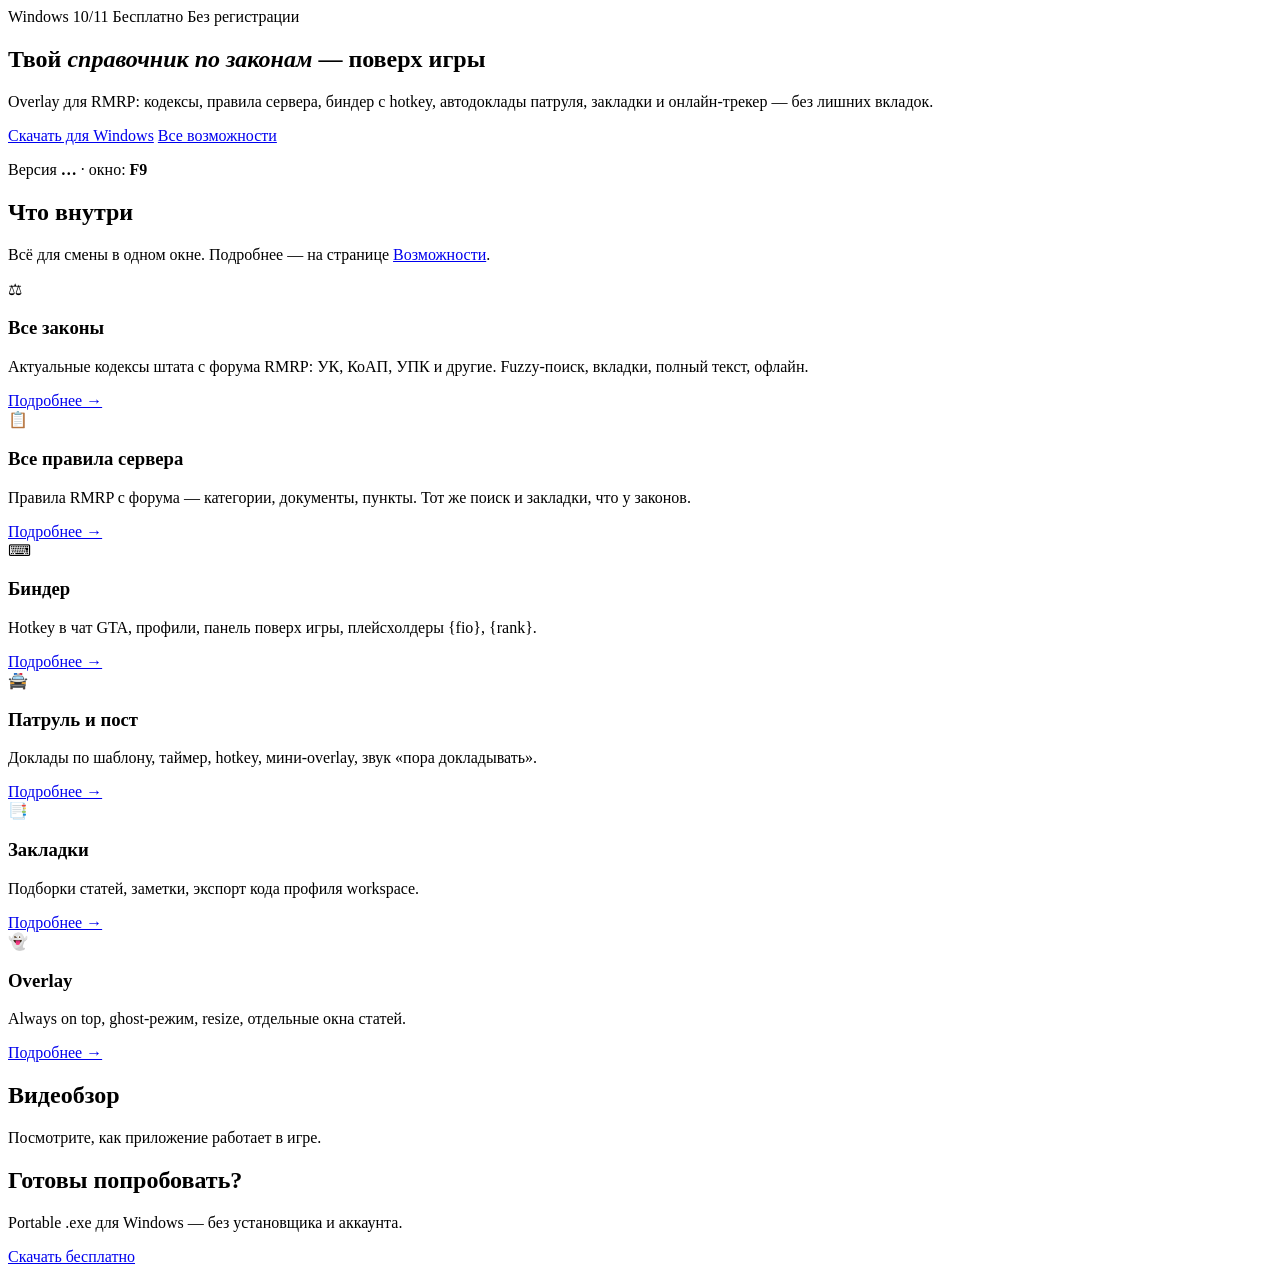
==== index.html @ f14ffbd9 "Add files via upload" ====
<!DOCTYPE html>
<html lang="ru">
<head>
  <meta charset="UTF-8" />
  <meta name="viewport" content="width=device-width, initial-scale=1.0" />
  <title>RMRP Law Helper — законы и биндер поверх игры</title>
  <meta name="description" content="Бесплатный overlay для RMRP: законы, правила, биндер, патруль. Windows 10/11." />
  <link rel="icon" href="data:image/svg+xml,<svg xmlns='http://www.w3.org/2000/svg' viewBox='0 0 100 100'><text y='.9em' font-size='90'>⚖</text></svg>" />
  <link rel="stylesheet" href="css/style.css" />
</head>
<body data-page="home">
  <main>
    <section class="page-hero">
      <div class="container page-hero-grid page-hero-grid--solo">
        <div class="reveal">
          <div class="badges">
            <span class="badge">Windows 10/11</span>
            <span class="badge">Бесплатно</span>
            <span class="badge">Без регистрации</span>
          </div>
          <h1>Твой <em>справочник по законам</em> — поверх игры</h1>
          <p class="hero-lead">
            Overlay для RMRP: кодексы, правила сервера, биндер с hotkey, автодоклады патруля,
            закладки и онлайн-трекер — без лишних вкладок.
          </p>
          <div class="hero-actions">
            <a class="btn btn-primary download-link" href="download.html">Скачать для Windows</a>
            <a class="btn btn-ghost" href="features.html">Все возможности</a>
          </div>
          <p class="hero-note">
            Версия <strong data-version>…</strong> · окно: <strong data-hotkey>F9</strong>
          </p>
        </div>
      </div>
    </section>

    <section class="section section-alt">
      <div class="container">
        <h2 class="section-title reveal">Что внутри</h2>
        <p class="section-lead reveal">Всё для смены в одном окне. Подробнее — на странице <a href="features.html">Возможности</a>.</p>
        <div class="features-grid">
          <article class="feature-card reveal">
            <div class="feature-icon">⚖</div>
            <h3>Все законы</h3>
            <p>Актуальные кодексы штата с форума RMRP: УК, КоАП, УПК и другие. Fuzzy-поиск, вкладки, полный текст, офлайн.</p>
            <a href="features.html#laws">Подробнее →</a>
          </article>
          <article class="feature-card reveal">
            <div class="feature-icon">📋</div>
            <h3>Все правила сервера</h3>
            <p>Правила RMRP с форума — категории, документы, пункты. Тот же поиск и закладки, что у законов.</p>
            <a href="features.html#rules">Подробнее →</a>
          </article>
          <article class="feature-card reveal">
            <div class="feature-icon">⌨</div>
            <h3>Биндер</h3>
            <p>Hotkey в чат GTA, профили, панель поверх игры, плейсхолдеры {fio}, {rank}.</p>
            <a href="features.html#binder">Подробнее →</a>
          </article>
          <article class="feature-card reveal">
            <div class="feature-icon">🚔</div>
            <h3>Патруль и пост</h3>
            <p>Доклады по шаблону, таймер, hotkey, мини-overlay, звук «пора докладывать».</p>
            <a href="features.html#duty">Подробнее →</a>
          </article>
          <article class="feature-card reveal">
            <div class="feature-icon">📑</div>
            <h3>Закладки</h3>
            <p>Подборки статей, заметки, экспорт кода профиля workspace.</p>
            <a href="features.html#workspace">Подробнее →</a>
          </article>
          <article class="feature-card reveal">
            <div class="feature-icon">👻</div>
            <h3>Overlay</h3>
            <p>Always on top, ghost-режим, resize, отдельные окна статей.</p>
            <a href="features.html#overlay">Подробнее →</a>
          </article>
        </div>
      </div>
    </section>

    <section class="section section-alt" id="video-review">
      <div class="container">
        <h2 class="section-title reveal">Видеобзор</h2>
        <p class="section-lead reveal">Посмотрите, как приложение работает в игре.</p>
        <div class="video-embed-wrap reveal" data-youtube-wrap hidden>
          <div class="video-embed">
            <iframe
              data-youtube-iframe
              title="Видеобзор RMRP Law Helper"
              allow="accelerometer; autoplay; clipboard-write; encrypted-media; gyroscope; picture-in-picture; web-share"
              allowfullscreen
              loading="lazy"
            ></iframe>
          </div>
        </div>
      </div>
    </section>

    <section class="container">
      <div class="cta-banner reveal">
        <h2>Готовы попробовать?</h2>
        <p>Portable .exe для Windows — без установщика и аккаунта.</p>
        <a class="btn btn-primary download-link" href="download.html">Скачать бесплатно</a>
      </div>
    </section>
  </main>

  <script src="config.js"></script>
  <script src="js/layout.js"></script>
  <script src="js/main.js"></script>
  <script src="js/animations.js"></script>
</body>
</html>
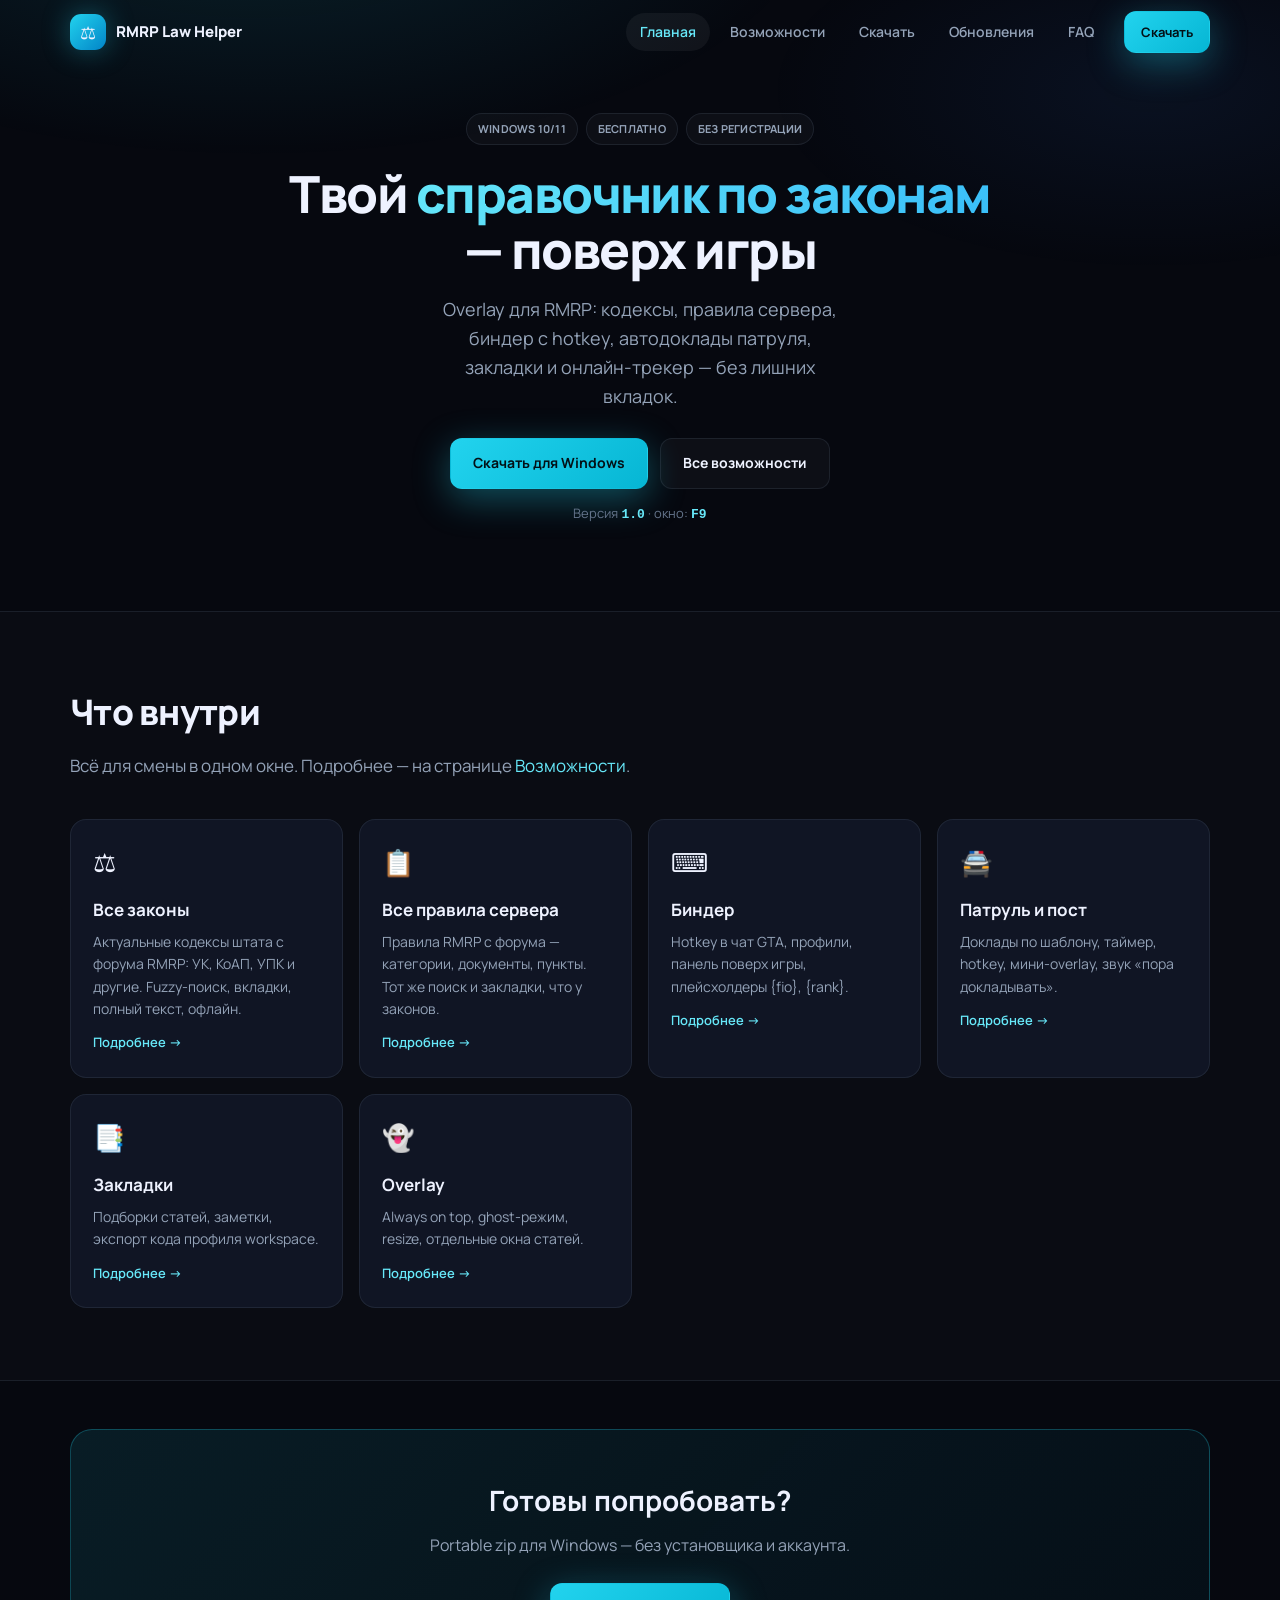
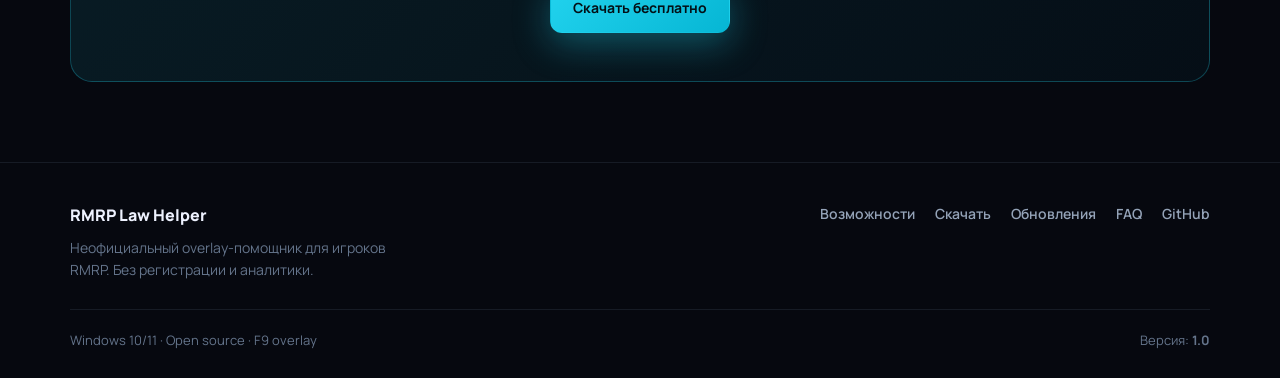
==== commit cf037da7: "Add files via upload" ====
--- a/index.html
+++ b/index.html
@@ -100,7 +100,7 @@
     <section class="container">
       <div class="cta-banner reveal">
         <h2>Готовы попробовать?</h2>
-        <p>Portable .exe для Windows — без установщика и аккаунта.</p>
+        <p>Portable zip для Windows — без установщика и аккаунта.</p>
         <a class="btn btn-primary download-link" href="download.html">Скачать бесплатно</a>
       </div>
     </section>
--- a/css/style.css
+++ b/css/style.css
@@ -0,0 +1,1055 @@
+@import url('https://fonts.googleapis.com/css2?family=Manrope:wght@400;500;600;700;800&display=swap');
+
+:root {
+  --bg: #06080f;
+  --bg-elevated: #0c101c;
+  --bg-card: rgba(20, 26, 44, 0.72);
+  --bg-card-solid: #141a2c;
+  --text: #eef2ff;
+  --text-muted: #94a3b8;
+  --text-dim: #64748b;
+  --accent: #22d3ee;
+  --accent-soft: #67e8f9;
+  --accent-dim: rgba(34, 211, 238, 0.14);
+  --accent-glow: rgba(34, 211, 238, 0.35);
+  --border: rgba(100, 116, 139, 0.18);
+  --radius: 16px;
+  --radius-lg: 22px;
+  --shadow: 0 28px 90px rgba(0, 0, 0, 0.55);
+  --font: 'Manrope', 'Segoe UI', system-ui, sans-serif;
+  --mono: Consolas, ui-monospace, monospace;
+  --max: 1140px;
+  --header-h: 64px;
+}
+
+*, *::before, *::after { box-sizing: border-box; }
+html { scroll-behavior: smooth; }
+body {
+  margin: 0;
+  font-family: var(--font);
+  background: var(--bg);
+  color: var(--text);
+  line-height: 1.6;
+  opacity: 0;
+  transition: opacity 0.45s ease;
+}
+body.page-loaded { opacity: 1; }
+
+body::before {
+  content: '';
+  position: fixed;
+  inset: 0;
+  background:
+    radial-gradient(ellipse 80% 50% at 20% -10%, rgba(34, 211, 238, 0.12), transparent 55%),
+    radial-gradient(ellipse 60% 40% at 90% 10%, rgba(59, 130, 246, 0.08), transparent 50%);
+  pointer-events: none;
+  z-index: -1;
+}
+
+a { color: var(--accent-soft); text-decoration: none; }
+a:hover { text-decoration: underline; }
+img { max-width: 100%; display: block; }
+code {
+  font-family: var(--mono);
+  font-size: 0.9em;
+  padding: 2px 6px;
+  border-radius: 6px;
+  background: rgba(255, 255, 255, 0.06);
+}
+
+.container {
+  width: min(100% - 32px, var(--max));
+  margin-inline: auto;
+}
+
+/* Header */
+.site-header {
+  position: sticky;
+  top: 0;
+  z-index: 50;
+  border-bottom: 1px solid transparent;
+  transition: background 0.25s ease, border-color 0.25s ease, box-shadow 0.25s ease;
+}
+.site-header.is-scrolled {
+  background: rgba(6, 8, 15, 0.88);
+  backdrop-filter: blur(16px);
+  border-color: var(--border);
+  box-shadow: 0 8px 32px rgba(0, 0, 0, 0.25);
+}
+.site-header-inner {
+  display: flex;
+  align-items: center;
+  gap: 16px;
+  min-height: var(--header-h);
+}
+.logo {
+  display: flex;
+  align-items: center;
+  gap: 10px;
+  font-weight: 800;
+  font-size: 15px;
+  color: var(--text);
+  text-decoration: none;
+  margin-right: auto;
+}
+.logo:hover { text-decoration: none; }
+.logo-mark {
+  width: 36px;
+  height: 36px;
+  border-radius: 11px;
+  background: linear-gradient(135deg, var(--accent), #0284c7);
+  display: grid;
+  place-items: center;
+  font-size: 18px;
+  box-shadow: 0 0 28px var(--accent-glow);
+}
+.nav {
+  display: flex;
+  gap: 6px;
+}
+.nav-link {
+  padding: 8px 14px;
+  border-radius: 999px;
+  font-size: 14px;
+  font-weight: 600;
+  color: var(--text-muted);
+  text-decoration: none;
+  transition: color 0.2s, background 0.2s;
+}
+.nav-link:hover,
+.nav-link.is-active {
+  color: var(--text);
+  background: rgba(255, 255, 255, 0.05);
+  text-decoration: none;
+}
+.nav-link.is-active { color: var(--accent-soft); }
+.header-download { flex-shrink: 0; }
+.nav-toggle {
+  display: none;
+  flex-direction: column;
+  align-items: center;
+  justify-content: center;
+  width: 42px;
+  height: 42px;
+  border-radius: 12px;
+  border: 1px solid var(--border);
+  background: rgba(255, 255, 255, 0.03);
+  padding: 0;
+  cursor: pointer;
+  transition: background 0.2s ease, border-color 0.2s ease;
+}
+.nav-toggle:hover {
+  background: rgba(255, 255, 255, 0.06);
+  border-color: rgba(34, 211, 238, 0.35);
+}
+.nav-toggle-bar {
+  display: block;
+  width: 18px;
+  height: 2px;
+  background: var(--text);
+  border-radius: 2px;
+  transition: transform 0.25s ease, opacity 0.2s ease, width 0.2s ease;
+}
+.nav-toggle-bar + .nav-toggle-bar { margin-top: 5px; }
+.site-header.mobile-nav-open .nav-toggle-bar:nth-child(1) {
+  transform: translateY(7px) rotate(45deg);
+}
+.site-header.mobile-nav-open .nav-toggle-bar:nth-child(2) {
+  opacity: 0;
+  width: 0;
+}
+.site-header.mobile-nav-open .nav-toggle-bar:nth-child(3) {
+  transform: translateY(-7px) rotate(-45deg);
+}
+
+/* Mobile navigation */
+body.mobile-nav-lock { overflow: hidden; }
+.mobile-nav {
+  position: fixed;
+  inset: 0;
+  z-index: 60;
+  pointer-events: none;
+}
+.mobile-nav[hidden] { display: none; }
+.mobile-nav:not([hidden]) { pointer-events: auto; }
+.mobile-nav-backdrop {
+  position: absolute;
+  inset: 0;
+  border: 0;
+  background: rgba(3, 6, 12, 0.72);
+  backdrop-filter: blur(4px);
+  opacity: 0;
+  animation: mobile-nav-fade-in 0.22s ease forwards;
+}
+.mobile-nav-panel {
+  position: absolute;
+  top: calc(var(--header-h) + 8px);
+  left: 12px;
+  right: 12px;
+  max-height: calc(100vh - var(--header-h) - 24px);
+  overflow: auto;
+  border: 1px solid var(--border);
+  border-radius: 18px;
+  background: linear-gradient(180deg, rgba(16, 22, 38, 0.98), rgba(10, 14, 24, 0.98));
+  box-shadow: 0 28px 80px rgba(0, 0, 0, 0.55);
+  padding: 16px;
+  transform: translateY(-10px) scale(0.98);
+  opacity: 0;
+  animation: mobile-nav-panel-in 0.28s cubic-bezier(0.22, 1, 0.36, 1) forwards;
+}
+@keyframes mobile-nav-fade-in {
+  to { opacity: 1; }
+}
+@keyframes mobile-nav-panel-in {
+  to {
+    opacity: 1;
+    transform: translateY(0) scale(1);
+  }
+}
+.mobile-nav-panel-head {
+  display: flex;
+  align-items: flex-start;
+  justify-content: space-between;
+  gap: 12px;
+  padding: 4px 4px 12px;
+  border-bottom: 1px solid var(--border);
+  margin-bottom: 10px;
+}
+.mobile-nav-kicker {
+  margin: 0;
+  font-size: 10px;
+  font-weight: 700;
+  letter-spacing: 0.08em;
+  text-transform: uppercase;
+  color: var(--accent-soft);
+}
+.mobile-nav-title {
+  margin: 4px 0 0;
+  font-size: 18px;
+  font-weight: 800;
+  color: var(--text);
+}
+.mobile-nav-close {
+  width: 36px;
+  height: 36px;
+  border: 1px solid var(--border);
+  border-radius: 10px;
+  background: rgba(255, 255, 255, 0.03);
+  color: var(--text-muted);
+  font-size: 22px;
+  line-height: 1;
+  cursor: pointer;
+}
+.mobile-nav-close:hover { color: var(--text); }
+.mobile-nav-inner {
+  display: flex;
+  flex-direction: column;
+  gap: 8px;
+  padding: 4px 0 12px;
+}
+.mobile-nav-link {
+  display: flex;
+  align-items: center;
+  justify-content: space-between;
+  gap: 12px;
+  padding: 14px 16px;
+  border-radius: 14px;
+  border: 1px solid transparent;
+  background: rgba(255, 255, 255, 0.02);
+  color: var(--text);
+  text-decoration: none;
+  font-size: 15px;
+  font-weight: 700;
+  transition: background 0.2s ease, border-color 0.2s ease, transform 0.2s ease;
+}
+.mobile-nav-link:hover {
+  text-decoration: none;
+  background: rgba(255, 255, 255, 0.05);
+  border-color: var(--border);
+}
+.mobile-nav-link.is-active {
+  color: var(--accent-soft);
+  background: var(--accent-dim);
+  border-color: rgba(34, 211, 238, 0.28);
+}
+.mobile-nav-link-arrow {
+  color: var(--text-dim);
+  font-size: 18px;
+  line-height: 1;
+}
+.mobile-nav-footer {
+  padding-top: 12px;
+  border-top: 1px solid var(--border);
+  display: flex;
+  flex-direction: column;
+  gap: 10px;
+}
+.mobile-nav-download {
+  width: 100%;
+  justify-content: center;
+}
+.mobile-nav-version {
+  margin: 0;
+  text-align: center;
+  font-size: 12px;
+  color: var(--text-dim);
+}
+
+.download-card-note {
+  margin: 14px 0 0;
+  font-size: 12px;
+  color: var(--text-dim);
+}
+.download-card-note code {
+  font-size: 11px;
+}
+.download-options {
+  display: grid;
+  grid-template-columns: repeat(2, minmax(0, 1fr));
+  gap: 16px;
+  max-width: 820px;
+}
+.download-card {
+  padding: 24px;
+  border-radius: var(--radius);
+  border: 1px solid var(--border);
+  background: var(--bg-card);
+}
+.download-card--primary {
+  border-color: rgba(34, 211, 238, 0.28);
+  background: linear-gradient(180deg, rgba(34, 211, 238, 0.08), rgba(20, 26, 44, 0.72));
+}
+.download-card-badge {
+  display: inline-block;
+  margin-bottom: 10px;
+  font-size: 10px;
+  font-weight: 700;
+  letter-spacing: 0.06em;
+  text-transform: uppercase;
+  color: var(--accent-soft);
+}
+.download-card h2 {
+  margin: 0 0 8px;
+  font-size: 20px;
+  font-weight: 800;
+}
+.download-card p {
+  margin: 0 0 18px;
+  font-size: 14px;
+  line-height: 1.55;
+  color: var(--text-muted);
+}
+.download-card .btn {
+  width: 100%;
+  justify-content: center;
+}
+
+.btn {
+  display: inline-flex;
+  align-items: center;
+  justify-content: center;
+  gap: 8px;
+  padding: 13px 22px;
+  border-radius: 12px;
+  font-size: 14px;
+  font-weight: 700;
+  border: 1px solid transparent;
+  cursor: pointer;
+  text-decoration: none;
+  transition: transform 0.2s ease, box-shadow 0.2s ease, filter 0.2s ease;
+}
+.btn:hover { text-decoration: none; transform: translateY(-2px); }
+.btn-primary {
+  background: linear-gradient(135deg, var(--accent), #06b6d4);
+  color: #031016;
+  box-shadow: 0 10px 36px var(--accent-glow);
+}
+.btn-primary:hover { filter: brightness(1.05); }
+.btn-ghost {
+  background: rgba(255, 255, 255, 0.03);
+  border-color: var(--border);
+  color: var(--text);
+}
+.btn-sm { padding: 10px 16px; font-size: 13px; }
+
+/* Reveal animations */
+.reveal {
+  opacity: 0;
+  transform: translateY(24px);
+  transition: opacity 0.65s ease var(--reveal-delay, 0ms), transform 0.65s ease var(--reveal-delay, 0ms);
+}
+.reveal.is-visible {
+  opacity: 1;
+  transform: translateY(0);
+}
+
+/* Hero */
+.page-hero {
+  padding: 48px 0 72px;
+  position: relative;
+}
+.page-hero-grid {
+  display: grid;
+  grid-template-columns: 1.05fr 0.95fr;
+  gap: 48px;
+  align-items: center;
+}
+.page-hero-grid--solo {
+  grid-template-columns: 1fr;
+  max-width: 720px;
+  text-align: center;
+}
+.page-hero-grid--solo .badges { justify-content: center; }
+.page-hero-grid--solo .hero-lead { margin-inline: auto; }
+.page-hero-grid--solo .hero-actions { justify-content: center; }
+.badges {
+  display: flex;
+  flex-wrap: wrap;
+  gap: 8px;
+  margin-bottom: 20px;
+}
+.badge {
+  font-size: 11px;
+  font-weight: 700;
+  letter-spacing: 0.02em;
+  text-transform: uppercase;
+  padding: 6px 11px;
+  border-radius: 999px;
+  border: 1px solid var(--border);
+  color: var(--text-muted);
+  background: rgba(255, 255, 255, 0.03);
+}
+.page-hero h1 {
+  margin: 0 0 18px;
+  font-size: clamp(2.1rem, 4.5vw, 3.2rem);
+  line-height: 1.1;
+  letter-spacing: -0.03em;
+  font-weight: 800;
+}
+.page-hero h1 em {
+  font-style: normal;
+  background: linear-gradient(135deg, var(--accent-soft), #38bdf8);
+  -webkit-background-clip: text;
+  background-clip: text;
+  color: transparent;
+}
+.hero-lead {
+  margin: 0 0 28px;
+  font-size: 18px;
+  color: var(--text-muted);
+  max-width: 38ch;
+}
+.hero-actions {
+  display: flex;
+  flex-wrap: wrap;
+  gap: 12px;
+  margin-bottom: 14px;
+}
+.hero-note {
+  font-size: 13px;
+  color: var(--text-dim);
+}
+.hero-note strong { color: var(--accent-soft); font-family: var(--mono); }
+
+.hero-visual {
+  position: relative;
+}
+.hero-glow {
+  position: absolute;
+  inset: 10% -10%;
+  background: radial-gradient(circle, var(--accent-glow), transparent 65%);
+  filter: blur(40px);
+  animation: pulse-glow 4s ease-in-out infinite;
+}
+@keyframes pulse-glow {
+  0%, 100% { opacity: 0.5; transform: scale(1); }
+  50% { opacity: 0.85; transform: scale(1.05); }
+}
+.screenshot-frame {
+  position: relative;
+  display: flex;
+  flex-direction: column;
+  border-radius: var(--radius-lg);
+  border: 1px solid var(--border);
+  overflow: hidden;
+  box-shadow: var(--shadow);
+  background: var(--bg-elevated);
+  animation: float-y 5s ease-in-out infinite;
+}
+@keyframes float-y {
+  0%, 100% { transform: translateY(0); }
+  50% { transform: translateY(-8px); }
+}
+.screenshot-frame img {
+  width: 100%;
+  height: auto;
+  max-height: 520px;
+  object-fit: contain;
+  object-position: center top;
+  display: block;
+  background: #080c12;
+}
+.screenshot-expandable {
+  cursor: zoom-in;
+}
+.screenshot-expandable:focus-visible {
+  outline: 2px solid var(--accent);
+  outline-offset: 3px;
+}
+.screenshot-expandable::after {
+  content: '🔍';
+  position: absolute;
+  top: 12px;
+  right: 12px;
+  width: 32px;
+  height: 32px;
+  display: flex;
+  align-items: center;
+  justify-content: center;
+  border-radius: 8px;
+  background: rgba(0, 0, 0, 0.55);
+  border: 1px solid rgba(255, 255, 255, 0.12);
+  font-size: 14px;
+  opacity: 0;
+  transition: opacity 0.2s ease;
+  pointer-events: none;
+}
+.screenshot-expandable:hover::after,
+.screenshot-expandable:focus-visible::after {
+  opacity: 1;
+}
+.screenshot-caption {
+  margin: 0;
+  padding: 8px 12px;
+  font-size: 12px;
+  line-height: 1.35;
+  color: var(--text-dim);
+  border-top: 1px solid var(--border);
+  background: rgba(0, 0, 0, 0.25);
+  flex-shrink: 0;
+}
+
+/* Sections */
+.section {
+  padding: 72px 0;
+}
+.section-alt {
+  background: rgba(255, 255, 255, 0.02);
+  border-block: 1px solid var(--border);
+}
+.section-title {
+  margin: 0 0 12px;
+  font-size: clamp(1.6rem, 3vw, 2.2rem);
+  font-weight: 800;
+  letter-spacing: -0.02em;
+}
+.section-lead {
+  margin: 0 0 40px;
+  color: var(--text-muted);
+  font-size: 17px;
+  max-width: 58ch;
+}
+
+/* Feature cards home */
+.features-grid {
+  display: grid;
+  grid-template-columns: repeat(auto-fill, minmax(250px, 1fr));
+  gap: 16px;
+}
+.feature-card {
+  padding: 22px;
+  border-radius: var(--radius);
+  border: 1px solid var(--border);
+  background: var(--bg-card);
+  backdrop-filter: blur(8px);
+  transition: border-color 0.25s, transform 0.25s, box-shadow 0.25s;
+}
+.feature-card:hover {
+  border-color: rgba(34, 211, 238, 0.4);
+  transform: translateY(-4px);
+  box-shadow: 0 16px 48px rgba(0, 0, 0, 0.3);
+}
+.feature-icon { font-size: 26px; margin-bottom: 12px; }
+.feature-card h3 { margin: 0 0 8px; font-size: 17px; }
+.feature-card p { margin: 0; font-size: 14px; color: var(--text-muted); }
+.feature-card a {
+  display: inline-block;
+  margin-top: 12px;
+  font-size: 13px;
+  font-weight: 600;
+}
+
+/* Feature detail blocks */
+.feature-block {
+  display: grid;
+  grid-template-columns: 1fr 1fr;
+  gap: 40px;
+  align-items: center;
+  margin-bottom: 72px;
+}
+.feature-block:last-child { margin-bottom: 0; }
+.feature-block.reverse .feature-block-media { order: 2; }
+.feature-block.reverse .feature-block-text { order: 1; }
+.feature-block-text h2 {
+  margin: 0 0 12px;
+  font-size: 26px;
+  font-weight: 800;
+}
+.feature-block-text .tag {
+  display: inline-block;
+  margin-bottom: 12px;
+  font-size: 11px;
+  font-weight: 700;
+  text-transform: uppercase;
+  letter-spacing: 0.06em;
+  color: var(--accent-soft);
+}
+.feature-block-text p {
+  margin: 0 0 14px;
+  color: var(--text-muted);
+  font-size: 15px;
+}
+.feature-list {
+  margin: 16px 0 0;
+  padding: 0;
+  list-style: none;
+}
+.feature-list li {
+  position: relative;
+  padding-left: 22px;
+  margin-bottom: 8px;
+  font-size: 14px;
+  color: var(--text-muted);
+}
+.feature-list li::before {
+  content: '→';
+  position: absolute;
+  left: 0;
+  color: var(--accent);
+}
+
+/* Gallery */
+.gallery {
+  display: grid;
+  grid-template-columns: repeat(2, 1fr);
+  gap: 16px;
+  align-items: start;
+}
+.gallery-item {
+  position: relative;
+  display: flex;
+  flex-direction: column;
+  border-radius: var(--radius);
+  overflow: hidden;
+  border: 1px solid var(--border);
+  background: var(--bg-card-solid);
+  transition: transform 0.3s ease;
+}
+.gallery-item:hover { transform: scale(1.02); }
+.gallery-item img {
+  width: 100%;
+  height: auto;
+  max-height: 360px;
+  object-fit: contain;
+  object-position: center top;
+  display: block;
+  background: #080c12;
+  flex-shrink: 0;
+}
+.gallery-item figcaption {
+  margin: 0;
+  padding: 8px 12px;
+  font-size: 12px;
+  line-height: 1.35;
+  color: var(--text-dim);
+  border-top: 1px solid var(--border);
+  background: rgba(0, 0, 0, 0.2);
+  flex-shrink: 0;
+}
+
+/* Steps */
+.steps {
+  display: grid;
+  grid-template-columns: repeat(3, 1fr);
+  gap: 20px;
+}
+.step {
+  padding: 24px;
+  border-radius: var(--radius);
+  border: 1px solid var(--border);
+  background: var(--bg-card);
+}
+.step-num {
+  width: 32px;
+  height: 32px;
+  border-radius: 10px;
+  background: var(--accent-dim);
+  color: var(--accent-soft);
+  font-weight: 800;
+  display: grid;
+  place-items: center;
+  margin-bottom: 14px;
+  font-size: 14px;
+}
+.step h3 { margin: 0 0 8px; font-size: 17px; }
+.step p { margin: 0; font-size: 14px; color: var(--text-muted); }
+
+/* YouTube */
+.video-embed-wrap {
+  max-width: 900px;
+  margin: 0 auto;
+}
+
+.video-embed {
+  position: relative;
+  width: 100%;
+  aspect-ratio: 16 / 9;
+  border-radius: var(--radius);
+  overflow: hidden;
+  border: 1px solid var(--border);
+  background: #000;
+  box-shadow: var(--shadow);
+}
+
+.video-embed iframe {
+  position: absolute;
+  inset: 0;
+  width: 100%;
+  height: 100%;
+  border: 0;
+}
+
+/* FAQ */
+.faq-list {
+  display: flex;
+  flex-direction: column;
+  gap: 12px;
+  max-width: 760px;
+  margin-inline: auto;
+}
+.faq-item {
+  border: 1px solid var(--border);
+  border-radius: var(--radius);
+  background: var(--bg-card);
+  overflow: hidden;
+}
+.faq-item summary {
+  padding: 18px 20px;
+  cursor: pointer;
+  font-weight: 700;
+  list-style: none;
+}
+.faq-item summary::-webkit-details-marker { display: none; }
+.faq-item p {
+  margin: 0;
+  padding: 0 20px 18px;
+  font-size: 15px;
+  color: var(--text-muted);
+}
+
+/* Changelog */
+.changelog-list {
+  display: flex;
+  flex-direction: column;
+  gap: 16px;
+  max-width: 760px;
+  margin-inline: auto;
+}
+.changelog-status {
+  text-align: center;
+  color: var(--text-muted);
+  margin: 0;
+}
+.changelog-item {
+  border: 1px solid var(--border);
+  border-radius: var(--radius);
+  background: var(--bg-card);
+  padding: 20px 22px;
+}
+.changelog-item-head {
+  display: flex;
+  flex-wrap: wrap;
+  align-items: flex-start;
+  justify-content: space-between;
+  gap: 12px;
+  margin-bottom: 14px;
+}
+.changelog-version {
+  margin: 0;
+  font-size: 1.25rem;
+  font-weight: 800;
+  display: flex;
+  flex-wrap: wrap;
+  align-items: center;
+  gap: 8px;
+}
+.changelog-badge {
+  font-size: 10px;
+  font-weight: 700;
+  text-transform: uppercase;
+  letter-spacing: 0.04em;
+  padding: 4px 8px;
+  border-radius: 999px;
+  background: var(--accent-dim);
+  color: var(--accent-soft);
+}
+.changelog-title {
+  margin: 6px 0 0;
+  font-size: 14px;
+  color: var(--text-muted);
+}
+.changelog-date {
+  font-size: 13px;
+  color: var(--text-dim);
+  white-space: nowrap;
+}
+.changelog-body {
+  margin: 0 0 12px;
+  font-size: 14px;
+  line-height: 1.65;
+  color: var(--text-muted);
+  white-space: pre-wrap;
+}
+.changelog-empty {
+  margin: 0 0 12px;
+  font-size: 14px;
+  color: var(--text-dim);
+  font-style: italic;
+}
+.changelog-release-link {
+  font-size: 13px;
+  font-weight: 600;
+}
+.changelog-footnote {
+  margin: 28px auto 0;
+  max-width: 760px;
+  text-align: center;
+  font-size: 14px;
+  color: var(--text-dim);
+}
+
+/* Updates page */
+.updates-info-grid {
+  display: grid;
+  grid-template-columns: repeat(3, 1fr);
+  gap: 16px;
+}
+.updates-info-card {
+  padding: 20px;
+  border-radius: var(--radius);
+  border: 1px solid var(--border);
+  background: var(--bg-card);
+}
+.updates-info-card h2 {
+  margin: 0 0 10px;
+  font-size: 16px;
+  font-weight: 800;
+}
+.updates-info-card p {
+  margin: 0;
+  font-size: 14px;
+  line-height: 1.55;
+  color: var(--text-muted);
+}
+.updates-latest {
+  display: flex;
+  flex-wrap: wrap;
+  align-items: center;
+  gap: 12px 16px;
+  padding: 18px 20px;
+  border-radius: var(--radius);
+  border: 1px solid rgba(34, 211, 238, 0.22);
+  background: linear-gradient(135deg, rgba(34, 211, 238, 0.08), rgba(59, 130, 246, 0.05));
+}
+.updates-latest-label {
+  font-size: 12px;
+  font-weight: 700;
+  text-transform: uppercase;
+  letter-spacing: 0.05em;
+  color: var(--text-dim);
+}
+.updates-latest-version {
+  font-size: 22px;
+  font-weight: 800;
+  color: var(--accent-soft);
+  margin-right: auto;
+}
+
+/* CTA */
+.cta-banner {
+  padding: 48px;
+  border-radius: var(--radius-lg);
+  border: 1px solid rgba(34, 211, 238, 0.28);
+  background: linear-gradient(135deg, rgba(34, 211, 238, 0.1), rgba(6, 182, 212, 0.04));
+  text-align: center;
+  margin: 48px 0 80px;
+}
+.cta-banner h2 { margin: 0 0 10px; font-size: 28px; }
+.cta-banner p { margin: 0 0 24px; color: var(--text-muted); }
+
+/* Page header inner */
+.page-head {
+  padding: 40px 0 24px;
+  text-align: center;
+}
+.page-head h1 {
+  margin: 0 0 12px;
+  font-size: clamp(1.8rem, 4vw, 2.6rem);
+  font-weight: 800;
+}
+.page-head p {
+  margin: 0 auto;
+  max-width: 52ch;
+  color: var(--text-muted);
+  font-size: 17px;
+}
+
+/* Footer */
+.site-footer {
+  border-top: 1px solid var(--border);
+  padding: 40px 0 28px;
+  margin-top: auto;
+}
+body {
+  min-height: 100vh;
+  display: flex;
+  flex-direction: column;
+}
+main { flex: 1; }
+.footer-grid {
+  display: grid;
+  grid-template-columns: 1.4fr 1fr;
+  gap: 24px;
+  margin-bottom: 28px;
+}
+.footer-brand { font-weight: 800; font-size: 16px; margin-bottom: 8px; }
+.footer-desc { margin: 0; font-size: 14px; color: var(--text-dim); max-width: 36ch; }
+.footer-links {
+  display: flex;
+  flex-wrap: wrap;
+  gap: 12px 20px;
+  align-content: start;
+  justify-content: flex-end;
+}
+.footer-links a {
+  color: var(--text-muted);
+  font-size: 14px;
+  font-weight: 600;
+  text-decoration: none;
+}
+.footer-links a:hover { color: var(--accent-soft); }
+.footer-bottom {
+  display: flex;
+  flex-wrap: wrap;
+  gap: 12px;
+  justify-content: space-between;
+  font-size: 13px;
+  color: var(--text-dim);
+  padding-top: 20px;
+  border-top: 1px solid var(--border);
+}
+
+@media (max-width: 900px) {
+  .nav { display: none; }
+  .header-download { display: none; }
+  .nav-toggle { display: inline-flex; }
+  .page-hero { padding: 32px 0 56px; }
+  .page-hero-grid,
+  .feature-block,
+  .footer-grid { grid-template-columns: 1fr; }
+  .page-hero-grid--solo { text-align: left; }
+  .page-hero-grid--solo .badges { justify-content: flex-start; }
+  .page-hero-grid--solo .hero-actions { justify-content: flex-start; }
+  .hero-lead { max-width: none; font-size: 16px; }
+  .section { padding: 48px 0; }
+  .feature-block.reverse .feature-block-media,
+  .feature-block.reverse .feature-block-text { order: unset; }
+  .steps { grid-template-columns: 1fr; }
+  .gallery { grid-template-columns: 1fr; }
+  .updates-info-grid { grid-template-columns: 1fr; }
+  .download-options { grid-template-columns: 1fr; }
+  .footer-links { justify-content: flex-start; }
+  .screenshot-frame { animation: none; }
+}
+
+@media (max-width: 480px) {
+  .container { width: min(100% - 24px, var(--max)); }
+  .features-grid { grid-template-columns: 1fr; }
+  .hero-actions { flex-direction: column; }
+  .hero-actions .btn { width: 100%; }
+  .page-hero h1 { font-size: clamp(1.7rem, 9vw, 2.2rem); }
+  .cta-banner { padding: 28px 20px; }
+}
+
+/* Lightbox */
+body.lightbox-open { overflow: hidden; }
+.lightbox-overlay {
+  position: fixed;
+  inset: 0;
+  z-index: 10000;
+  display: flex;
+  align-items: center;
+  justify-content: center;
+  padding: 20px;
+  background: rgba(5, 8, 14, 0.94);
+  backdrop-filter: blur(6px);
+  animation: lightbox-in 0.2s ease;
+}
+@keyframes lightbox-in {
+  from { opacity: 0; }
+  to { opacity: 1; }
+}
+.lightbox-content {
+  margin: 0;
+  max-width: min(96vw, 1500px);
+  display: flex;
+  flex-direction: column;
+  align-items: center;
+}
+.lightbox-content img {
+  max-width: 100%;
+  max-height: calc(92vh - 56px);
+  width: auto;
+  height: auto;
+  object-fit: contain;
+  border-radius: var(--radius);
+  border: 1px solid var(--border);
+  box-shadow: var(--shadow);
+  background: #080c12;
+}
+.lightbox-content figcaption {
+  margin-top: 14px;
+  max-width: 60ch;
+  text-align: center;
+  font-size: 14px;
+  color: var(--text-muted);
+  line-height: 1.5;
+}
+.lightbox-close {
+  position: absolute;
+  top: 16px;
+  right: 16px;
+  width: 44px;
+  height: 44px;
+  border: 1px solid var(--border);
+  border-radius: 12px;
+  background: rgba(0, 0, 0, 0.45);
+  color: var(--text);
+  font-size: 28px;
+  line-height: 1;
+  cursor: pointer;
+  transition: background 0.2s ease, border-color 0.2s ease;
+}
+.lightbox-close:hover {
+  background: rgba(255, 255, 255, 0.08);
+  border-color: var(--accent);
+}
+
+@media (prefers-reduced-motion: reduce) {
+  .reveal { opacity: 1; transform: none; transition: none; }
+  .screenshot-frame, .hero-glow { animation: none; }
+  body { opacity: 1; }
+  .lightbox-overlay { animation: none; }
+  .mobile-nav-backdrop,
+  .mobile-nav-panel { animation: none; opacity: 1; transform: none; }
+}
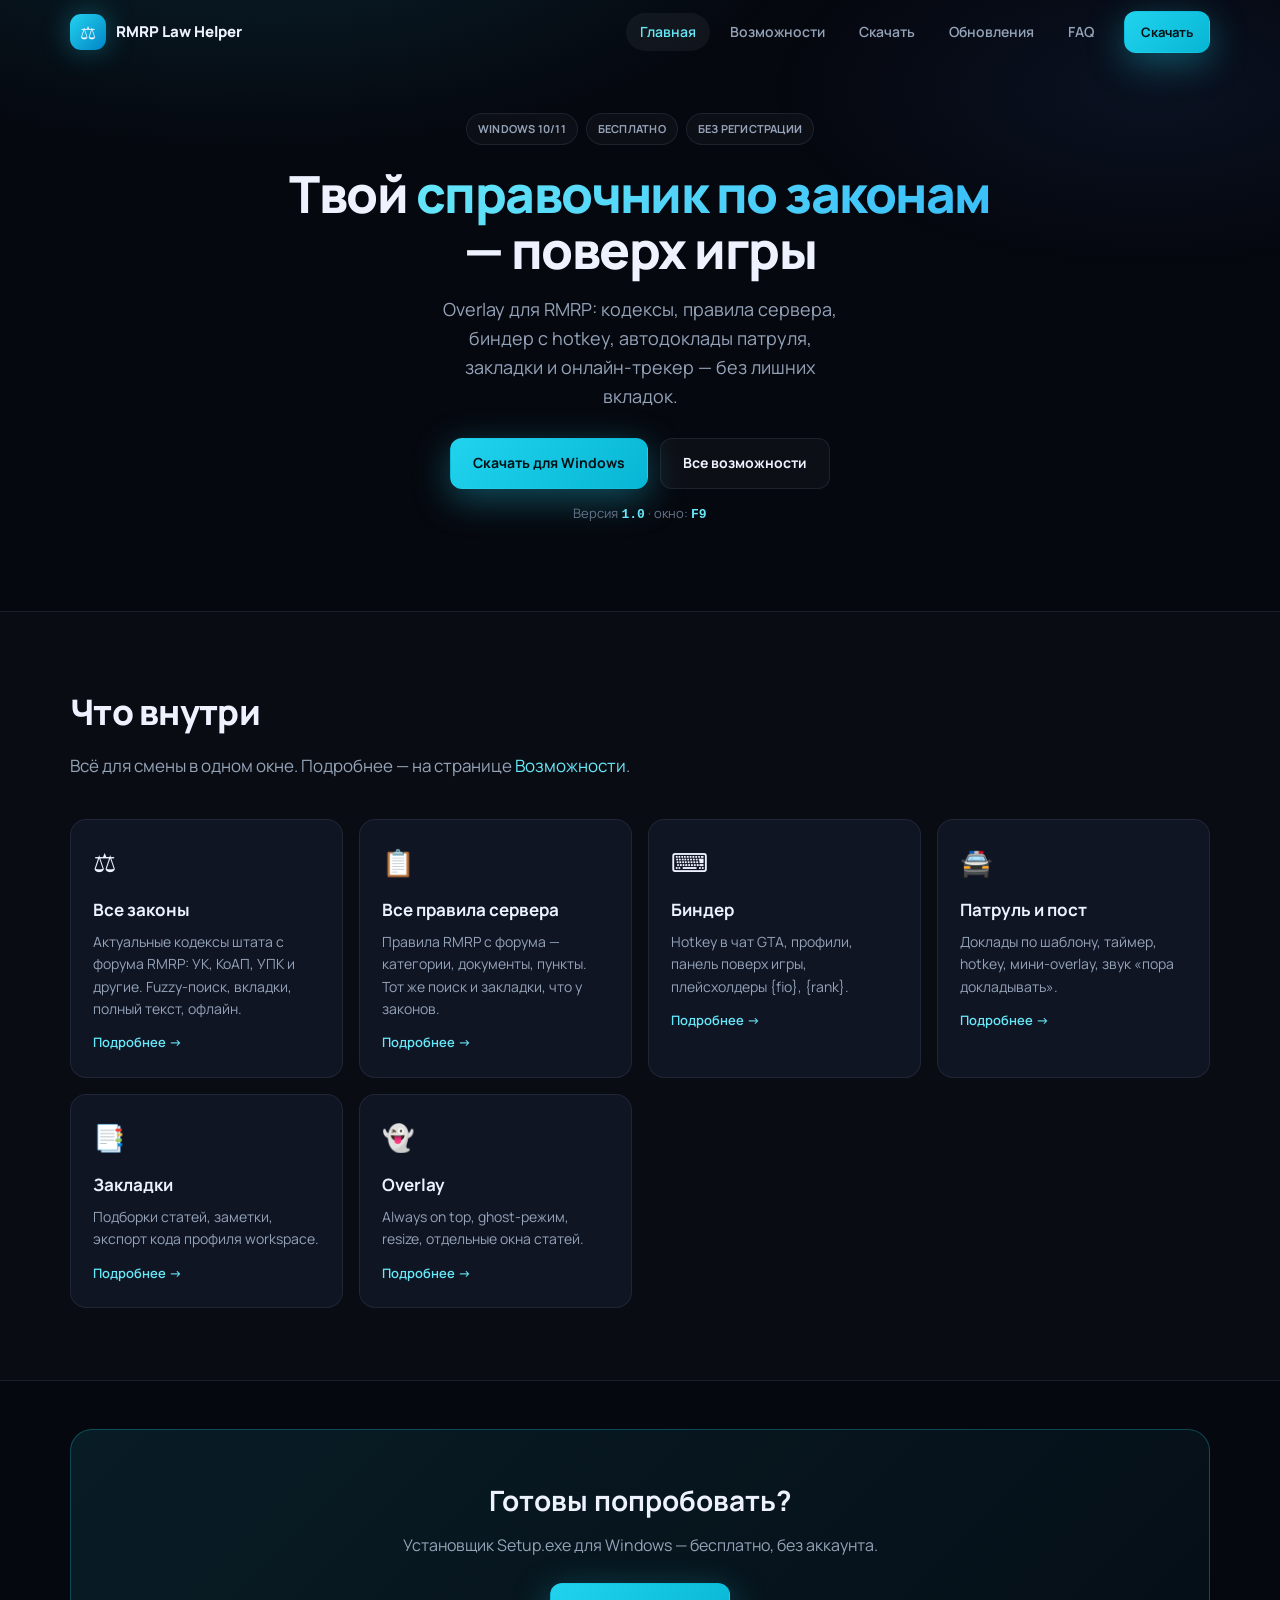
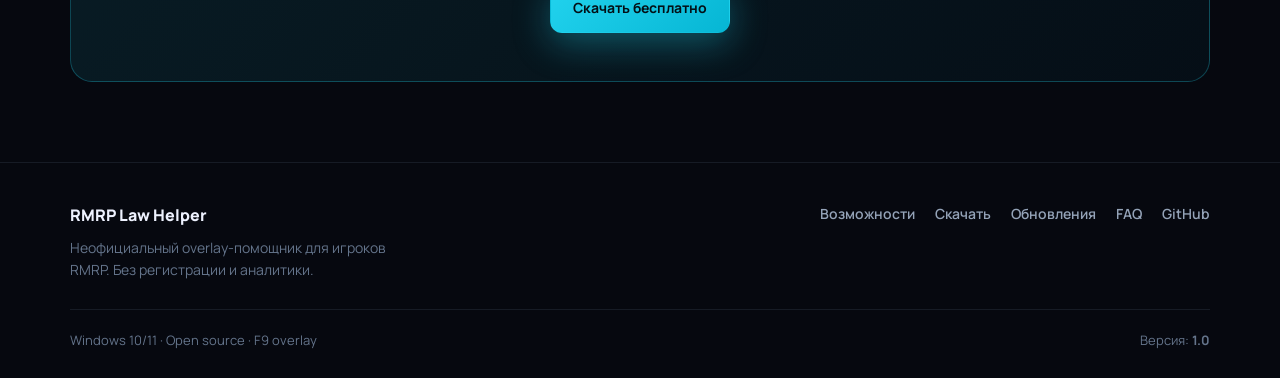
==== commit cad4c687: "Update index.html" ====
--- a/index.html
+++ b/index.html
@@ -100,7 +100,7 @@
     <section class="container">
       <div class="cta-banner reveal">
         <h2>Готовы попробовать?</h2>
-        <p>Portable zip для Windows — без установщика и аккаунта.</p>
+        <p>Установщик Setup.exe для Windows — бесплатно, без аккаунта.</p>
         <a class="btn btn-primary download-link" href="download.html">Скачать бесплатно</a>
       </div>
     </section>
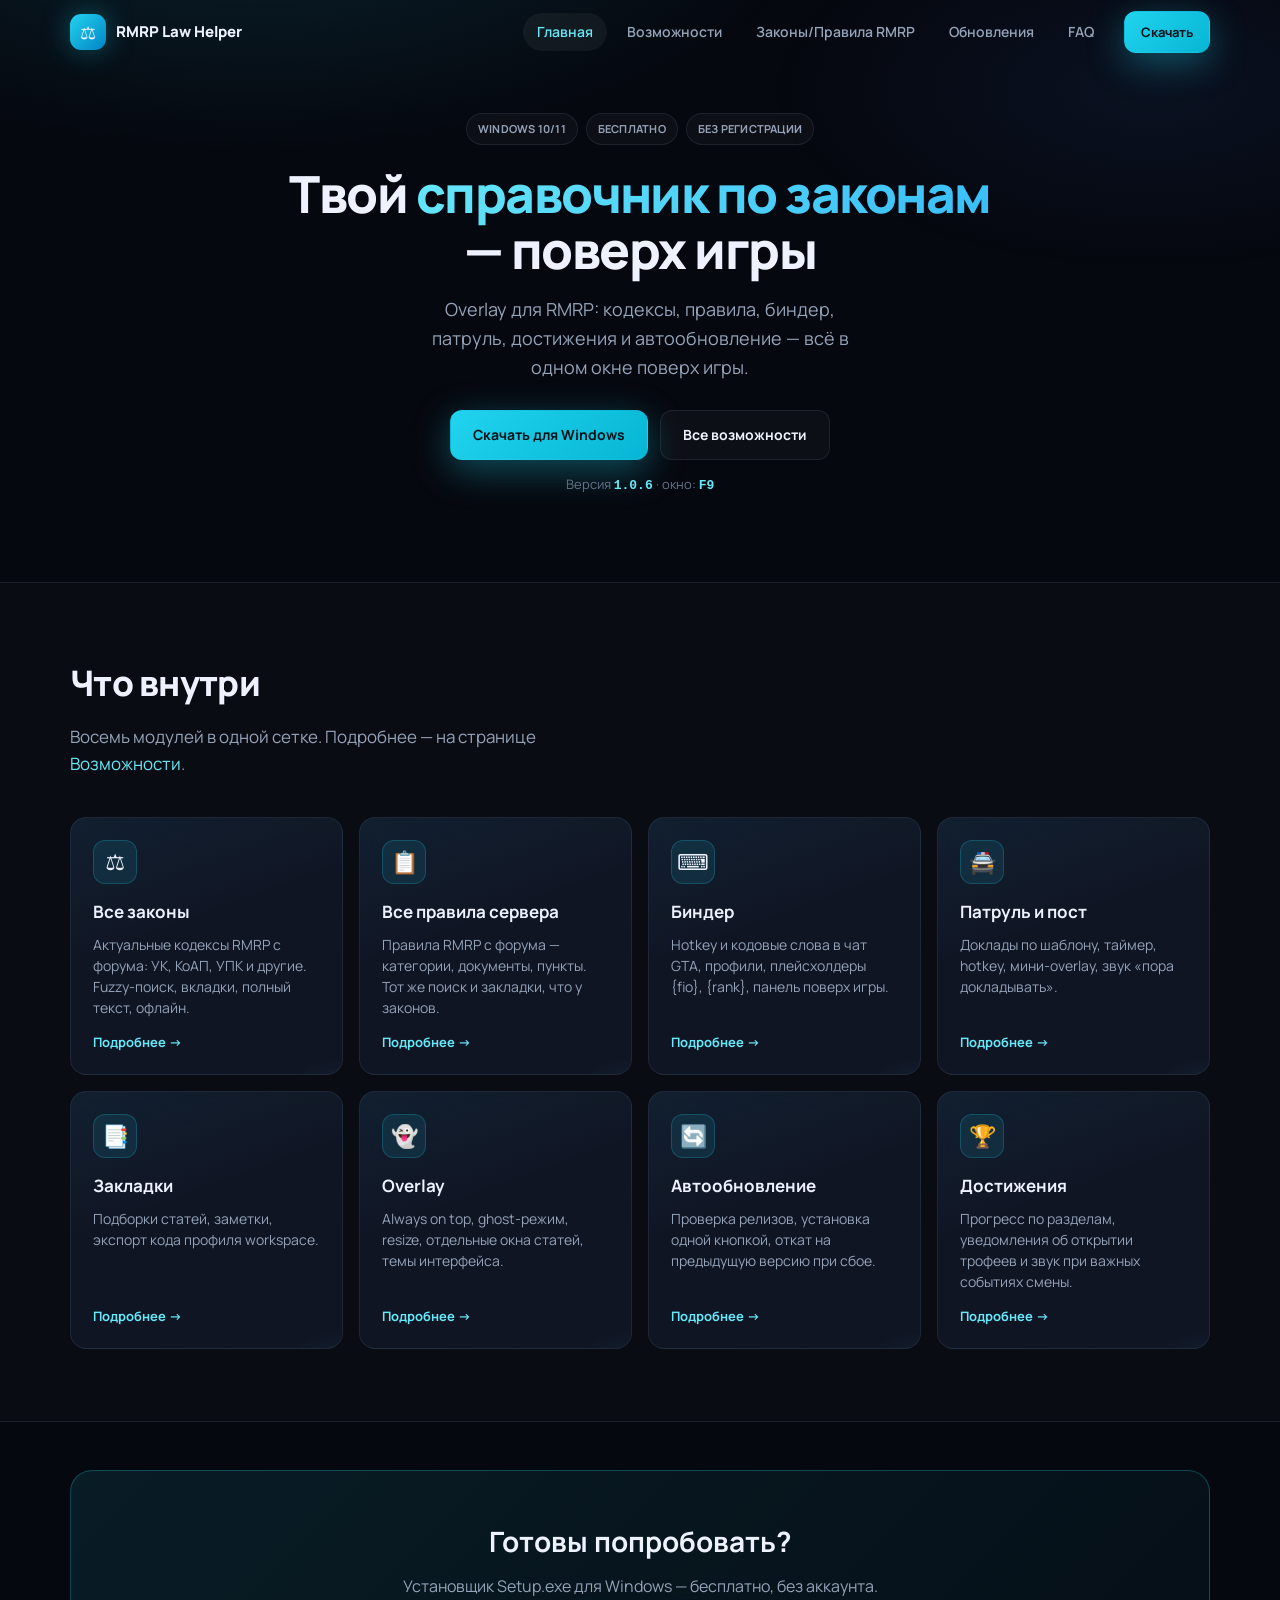
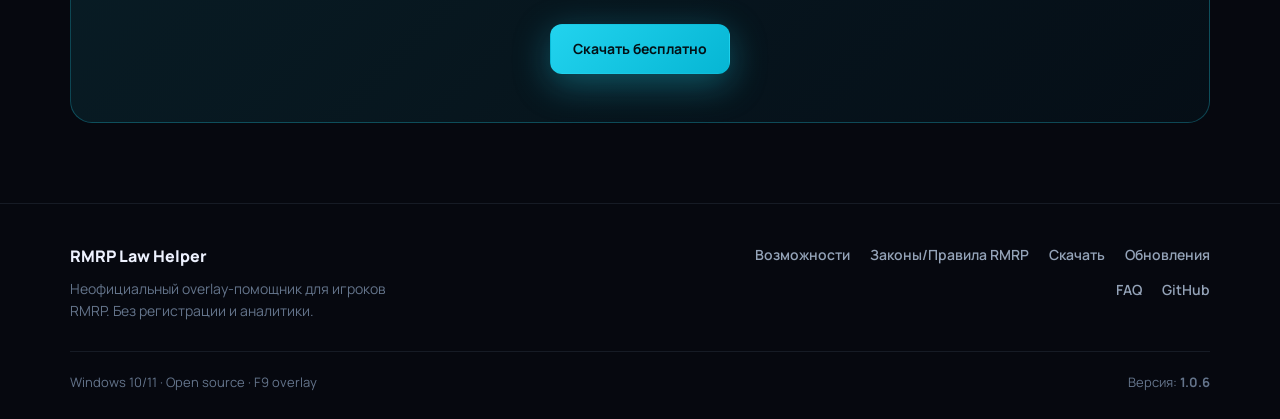
==== commit a1eef47a: "Add files via upload" ====
--- a/index.html
+++ b/index.html
@@ -20,8 +20,8 @@
           </div>
           <h1>Твой <em>справочник по законам</em> — поверх игры</h1>
           <p class="hero-lead">
-            Overlay для RMRP: кодексы, правила сервера, биндер с hotkey, автодоклады патруля,
-            закладки и онлайн-трекер — без лишних вкладок.
+            Overlay для RMRP: кодексы, правила, биндер, патруль, достижения и автообновление —
+            всё в одном окне поверх игры.
           </p>
           <div class="hero-actions">
             <a class="btn btn-primary download-link" href="download.html">Скачать для Windows</a>
@@ -37,12 +37,12 @@
     <section class="section section-alt">
       <div class="container">
         <h2 class="section-title reveal">Что внутри</h2>
-        <p class="section-lead reveal">Всё для смены в одном окне. Подробнее — на странице <a href="features.html">Возможности</a>.</p>
+        <p class="section-lead reveal">Восемь модулей в одной сетке. Подробнее — на странице <a href="features.html">Возможности</a>.</p>
         <div class="features-grid">
           <article class="feature-card reveal">
             <div class="feature-icon">⚖</div>
             <h3>Все законы</h3>
-            <p>Актуальные кодексы штата с форума RMRP: УК, КоАП, УПК и другие. Fuzzy-поиск, вкладки, полный текст, офлайн.</p>
+            <p>Актуальные кодексы RMRP с форума: УК, КоАП, УПК и другие. Fuzzy-поиск, вкладки, полный текст, офлайн.</p>
             <a href="features.html#laws">Подробнее →</a>
           </article>
           <article class="feature-card reveal">
@@ -54,7 +54,7 @@
           <article class="feature-card reveal">
             <div class="feature-icon">⌨</div>
             <h3>Биндер</h3>
-            <p>Hotkey в чат GTA, профили, панель поверх игры, плейсхолдеры {fio}, {rank}.</p>
+            <p>Hotkey и кодовые слова в чат GTA, профили, плейсхолдеры {fio}, {rank}, панель поверх игры.</p>
             <a href="features.html#binder">Подробнее →</a>
           </article>
           <article class="feature-card reveal">
@@ -72,8 +72,20 @@
           <article class="feature-card reveal">
             <div class="feature-icon">👻</div>
             <h3>Overlay</h3>
-            <p>Always on top, ghost-режим, resize, отдельные окна статей.</p>
+            <p>Always on top, ghost-режим, resize, отдельные окна статей, темы интерфейса.</p>
             <a href="features.html#overlay">Подробнее →</a>
+          </article>
+          <article class="feature-card reveal">
+            <div class="feature-icon">🔄</div>
+            <h3>Автообновление</h3>
+            <p>Проверка релизов, установка одной кнопкой, откат на предыдущую версию при сбое.</p>
+            <a href="features.html#updates">Подробнее →</a>
+          </article>
+          <article class="feature-card reveal">
+            <div class="feature-icon">🏆</div>
+            <h3>Достижения</h3>
+            <p>Прогресс по разделам, уведомления об открытии трофеев и звук при важных событиях смены.</p>
+            <a href="features.html#achievements">Подробнее →</a>
           </article>
         </div>
       </div>
@@ -106,9 +118,9 @@
     </section>
   </main>
 
-  <script src="config.js"></script>
+  <script src="config.js?v=5"></script>
   <script src="js/layout.js"></script>
-  <script src="js/main.js"></script>
+  <script src="js/main.js?v=4"></script>
   <script src="js/animations.js"></script>
 </body>
 </html>
--- a/css/style.css
+++ b/css/style.css
@@ -30,10 +30,7 @@
   background: var(--bg);
   color: var(--text);
   line-height: 1.6;
-  opacity: 0;
-  transition: opacity 0.45s ease;
-}
-body.page-loaded { opacity: 1; }
+}
 
 body::before {
   content: '';
@@ -309,6 +306,265 @@
   gap: 16px;
   max-width: 820px;
 }
+.download-options--single {
+  grid-template-columns: 1fr;
+  max-width: 480px;
+  margin: 0 auto;
+}
+
+/* Download page */
+.download-hero-section {
+  padding: 48px 0 32px;
+}
+.download-hero-container {
+  display: flex;
+  justify-content: center;
+}
+.download-hero {
+  position: relative;
+  flex: 0 1 560px;
+  width: min(100%, 560px);
+  margin-inline: auto;
+  padding: 40px 36px 32px;
+  border-radius: var(--radius-lg);
+  border: 1px solid rgba(34, 211, 238, 0.22);
+  background:
+    linear-gradient(165deg, rgba(34, 211, 238, 0.1) 0%, rgba(20, 26, 44, 0.85) 42%, rgba(12, 16, 28, 0.95) 100%);
+  box-shadow: var(--shadow), 0 0 0 1px rgba(255, 255, 255, 0.03) inset;
+  text-align: center;
+  overflow: hidden;
+}
+.download-hero-glow {
+  position: absolute;
+  top: -40%;
+  left: 50%;
+  width: 320px;
+  height: 320px;
+  transform: translateX(-50%);
+  background: radial-gradient(circle, rgba(34, 211, 238, 0.18), transparent 68%);
+  pointer-events: none;
+}
+.download-hero-icon {
+  position: relative;
+  z-index: 1;
+  width: 64px;
+  height: 64px;
+  margin: 0 auto 20px;
+  border-radius: 18px;
+  display: grid;
+  place-items: center;
+  font-size: 30px;
+  background: linear-gradient(135deg, var(--accent), #0284c7);
+  box-shadow: 0 0 40px var(--accent-glow);
+}
+.download-hero-title {
+  position: relative;
+  z-index: 1;
+  margin: 0 0 8px;
+  font-size: clamp(1.5rem, 3.5vw, 2rem);
+  font-weight: 800;
+  letter-spacing: -0.02em;
+}
+.download-hero-subtitle {
+  position: relative;
+  z-index: 1;
+  margin: 0 0 14px;
+  font-size: 14px;
+  font-weight: 600;
+  color: var(--accent-soft);
+}
+.download-hero-lead {
+  position: relative;
+  z-index: 1;
+  margin: 0 auto 28px;
+  max-width: 40ch;
+  font-size: 15px;
+  line-height: 1.65;
+  color: var(--text-muted);
+}
+.download-hero-actions {
+  position: relative;
+  z-index: 1;
+  display: flex;
+  justify-content: center;
+  width: 100%;
+}
+.download-mirrors {
+  position: relative;
+  z-index: 1;
+  margin: 16px auto 0;
+  max-width: 340px;
+}
+.download-mirrors[hidden] {
+  display: none;
+}
+.download-mirrors-label {
+  margin: 0 0 8px;
+  font-size: 12px;
+  color: var(--text-dim);
+}
+.download-mirrors-actions {
+  display: flex;
+  flex-wrap: wrap;
+  justify-content: center;
+  gap: 8px;
+}
+.download-mirrors-actions .btn {
+  min-width: 140px;
+}
+.download-hero-btn {
+  display: flex;
+  align-items: center;
+  justify-content: center;
+  gap: 10px;
+  width: min(100%, 340px);
+  padding: 16px 24px;
+  font-size: 16px;
+  font-weight: 700;
+  box-shadow: 0 0 32px rgba(34, 211, 238, 0.28);
+}
+.download-hero-btn:hover {
+  box-shadow: 0 0 44px rgba(34, 211, 238, 0.4);
+}
+.download-hero-btn-icon {
+  display: inline-flex;
+  width: 22px;
+  height: 22px;
+  align-items: center;
+  justify-content: center;
+  border-radius: 50%;
+  background: rgba(0, 0, 0, 0.2);
+  font-size: 14px;
+  font-weight: 800;
+}
+.download-hero-note {
+  position: relative;
+  z-index: 1;
+  margin: 16px auto 0;
+  max-width: 36ch;
+  font-size: 13px;
+  line-height: 1.5;
+  color: var(--text-dim);
+}
+.download-hero-file {
+  position: relative;
+  z-index: 1;
+  margin: 12px 0 0;
+  font-size: 12px;
+  color: var(--text-dim);
+}
+.download-hero-file[hidden] {
+  display: none !important;
+}
+.download-hero-file code {
+  font-size: 11px;
+  padding: 3px 8px;
+  border-radius: 6px;
+  background: rgba(0, 0, 0, 0.25);
+  border: 1px solid var(--border);
+}
+.download-hero-links {
+  position: relative;
+  z-index: 1;
+  display: flex;
+  flex-wrap: wrap;
+  justify-content: center;
+  gap: 10px;
+  margin-top: 24px;
+  padding-top: 20px;
+  border-top: 1px solid var(--border);
+}
+.download-details {
+  padding-top: 0;
+}
+.download-details-grid {
+  display: grid;
+  grid-template-columns: repeat(2, minmax(0, 1fr));
+  gap: 20px;
+  max-width: 880px;
+  margin-inline: auto;
+}
+.download-panel {
+  padding: 24px 26px;
+  border-radius: var(--radius);
+  border: 1px solid var(--border);
+  background: var(--bg-card);
+}
+.download-panel-title {
+  margin: 0 0 18px;
+  font-size: 18px;
+  font-weight: 700;
+}
+.download-steps {
+  list-style: none;
+  margin: 0;
+  padding: 0;
+  display: grid;
+  gap: 16px;
+  counter-reset: download-step;
+}
+.download-steps li {
+  position: relative;
+  padding-left: 36px;
+  counter-increment: download-step;
+}
+.download-steps li::before {
+  content: counter(download-step);
+  position: absolute;
+  left: 0;
+  top: 2px;
+  width: 24px;
+  height: 24px;
+  border-radius: 50%;
+  display: grid;
+  place-items: center;
+  font-size: 12px;
+  font-weight: 800;
+  color: var(--accent);
+  background: rgba(34, 211, 238, 0.12);
+  border: 1px solid rgba(34, 211, 238, 0.25);
+}
+.download-step-label {
+  display: block;
+  font-size: 15px;
+  font-weight: 600;
+  margin-bottom: 4px;
+}
+.download-step-hint {
+  display: block;
+  font-size: 13px;
+  line-height: 1.5;
+  color: var(--text-muted);
+}
+.download-specs {
+  margin: 0;
+  display: grid;
+  gap: 14px;
+}
+.download-specs div {
+  display: grid;
+  grid-template-columns: 120px 1fr;
+  gap: 12px;
+  align-items: baseline;
+}
+.download-specs dt {
+  margin: 0;
+  font-size: 13px;
+  font-weight: 700;
+  color: var(--text-dim);
+  text-transform: uppercase;
+  letter-spacing: 0.04em;
+}
+.download-specs dd {
+  margin: 0;
+  font-size: 14px;
+  color: var(--text-muted);
+  line-height: 1.45;
+}
+.btn-lg {
+  padding: 15px 26px;
+  font-size: 15px;
+}
 .download-card {
   padding: 24px;
   border-radius: var(--radius);
@@ -553,30 +809,64 @@
 /* Feature cards home */
 .features-grid {
   display: grid;
-  grid-template-columns: repeat(auto-fill, minmax(250px, 1fr));
+  grid-template-columns: repeat(4, minmax(0, 1fr));
   gap: 16px;
 }
 .feature-card {
+  position: relative;
+  display: flex;
+  flex-direction: column;
+  min-height: 100%;
   padding: 22px;
   border-radius: var(--radius);
   border: 1px solid var(--border);
-  background: var(--bg-card);
+  background:
+    linear-gradient(160deg, rgba(34, 211, 238, 0.06), transparent 42%),
+    var(--bg-card);
   backdrop-filter: blur(8px);
   transition: border-color 0.25s, transform 0.25s, box-shadow 0.25s;
+  overflow: hidden;
+}
+.feature-card::after {
+  content: '';
+  position: absolute;
+  inset: auto -20% -40% auto;
+  width: 120px;
+  height: 120px;
+  border-radius: 50%;
+  background: radial-gradient(circle, rgba(34, 211, 238, 0.12), transparent 70%);
+  pointer-events: none;
 }
 .feature-card:hover {
-  border-color: rgba(34, 211, 238, 0.4);
+  border-color: rgba(34, 211, 238, 0.45);
   transform: translateY(-4px);
-  box-shadow: 0 16px 48px rgba(0, 0, 0, 0.3);
-}
-.feature-icon { font-size: 26px; margin-bottom: 12px; }
-.feature-card h3 { margin: 0 0 8px; font-size: 17px; }
-.feature-card p { margin: 0; font-size: 14px; color: var(--text-muted); }
+  box-shadow: 0 16px 48px rgba(0, 0, 0, 0.3), 0 0 0 1px rgba(34, 211, 238, 0.08);
+}
+.feature-icon {
+  display: grid;
+  place-items: center;
+  width: 44px;
+  height: 44px;
+  margin-bottom: 14px;
+  border-radius: 12px;
+  font-size: 22px;
+  background: rgba(34, 211, 238, 0.1);
+  border: 1px solid rgba(34, 211, 238, 0.22);
+}
+.feature-card h3 { margin: 0 0 8px; font-size: 17px; font-weight: 700; }
+.feature-card p {
+  margin: 0;
+  font-size: 14px;
+  color: var(--text-muted);
+  flex: 1;
+  line-height: 1.5;
+}
 .feature-card a {
   display: inline-block;
-  margin-top: 12px;
+  margin-top: 14px;
   font-size: 13px;
-  font-weight: 600;
+  font-weight: 700;
+  color: var(--accent-soft);
 }
 
 /* Feature detail blocks */
@@ -968,8 +1258,15 @@
   .gallery { grid-template-columns: 1fr; }
   .updates-info-grid { grid-template-columns: 1fr; }
   .download-options { grid-template-columns: 1fr; }
+  .download-hero { padding: 28px 22px 24px; }
+  .download-details-grid { grid-template-columns: 1fr; }
+  .download-specs div { grid-template-columns: 1fr; gap: 4px; }
   .footer-links { justify-content: flex-start; }
   .screenshot-frame { animation: none; }
+}
+
+@media (max-width: 960px) {
+  .features-grid { grid-template-columns: repeat(2, minmax(0, 1fr)); }
 }
 
 @media (max-width: 480px) {
@@ -1053,3 +1350,802 @@
   .mobile-nav-backdrop,
   .mobile-nav-panel { animation: none; opacity: 1; transform: none; }
 }
+
+/* —— Laws / rules browser —— */
+.visually-hidden {
+  position: absolute;
+  width: 1px;
+  height: 1px;
+  padding: 0;
+  margin: -1px;
+  overflow: hidden;
+  clip: rect(0, 0, 0, 0);
+  white-space: nowrap;
+  border: 0;
+}
+
+body.laws-page {
+  --header-h: 52px;
+  height: 100vh;
+  height: 100dvh;
+  overflow: hidden;
+}
+body.laws-page .site-header-inner {
+  min-height: var(--header-h);
+  gap: 10px;
+}
+body.laws-page .nav-link {
+  padding: 6px 10px;
+  font-size: 13px;
+}
+body.laws-page .site-footer { display: none; }
+
+.laws-main {
+  padding: 4px 0 12px;
+  height: calc(100vh - var(--header-h));
+  height: calc(100dvh - var(--header-h));
+  overflow: hidden;
+  display: flex;
+  flex-direction: column;
+}
+
+.laws-shell {
+  --laws-max: 1280px;
+  width: min(100% - 24px, var(--laws-max));
+  display: flex;
+  flex-direction: column;
+  gap: 8px;
+  flex: 1;
+  min-height: 0;
+  overflow: hidden;
+}
+
+.laws-top {
+  display: flex;
+  align-items: center;
+  justify-content: space-between;
+  gap: 12px;
+  flex-wrap: wrap;
+  flex-shrink: 0;
+}
+.laws-top-text h1 {
+  margin: 0 0 2px;
+  font-size: 1.15rem;
+  letter-spacing: -0.02em;
+}
+.laws-top-text p {
+  margin: 0;
+  font-size: 12px;
+  color: var(--text-dim);
+}
+
+.laws-mode {
+  display: inline-flex;
+  padding: 3px;
+  border-radius: 10px;
+  border: 1px solid var(--border);
+  background: rgba(12, 16, 28, 0.9);
+}
+.laws-mode-btn {
+  border: none;
+  background: transparent;
+  color: var(--text-muted);
+  font: inherit;
+  font-weight: 600;
+  font-size: 13px;
+  padding: 8px 14px;
+  border-radius: 8px;
+  cursor: default;
+}
+.laws-mode-btn.is-active {
+  background: var(--accent-dim);
+  color: var(--accent-soft);
+}
+
+.laws-controls {
+  display: flex;
+  flex-direction: column;
+  gap: 8px;
+  flex-shrink: 0;
+}
+
+.laws-search input {
+  width: 100%;
+  padding: 10px 14px;
+  border-radius: 10px;
+  border: 1px solid var(--border);
+  background: rgba(12, 16, 28, 0.95);
+  color: var(--text);
+  font: inherit;
+  font-size: 14px;
+  outline: none;
+}
+.laws-search input:focus {
+  border-color: rgba(34, 211, 238, 0.45);
+  box-shadow: 0 0 0 3px var(--accent-dim);
+}
+.laws-search input::placeholder { color: var(--text-dim); }
+
+.laws-scope-bar {
+  display: flex;
+  flex-wrap: wrap;
+  align-items: center;
+  gap: 8px;
+}
+
+.laws-all-btn,
+.laws-doc-trigger,
+.laws-view-btn,
+.laws-forum-btn {
+  border: 1px solid var(--border);
+  background: rgba(20, 26, 44, 0.55);
+  color: var(--text-muted);
+  font: inherit;
+  font-size: 13px;
+  font-weight: 600;
+  padding: 8px 12px;
+  border-radius: 10px;
+  cursor: pointer;
+  text-decoration: none;
+  white-space: nowrap;
+  transition: color 0.18s ease, background 0.18s ease, border-color 0.18s ease;
+}
+.laws-all-btn.is-active,
+.laws-doc-trigger.is-active,
+.laws-view-btn.is-active {
+  background: rgba(34, 211, 238, 0.16);
+  border-color: rgba(34, 211, 238, 0.4);
+  color: var(--text);
+}
+.laws-all-btn:not(.is-active):hover,
+.laws-doc-trigger:not(.is-active):hover,
+.laws-view-btn:not(.is-active):hover {
+  color: var(--text);
+  background: rgba(34, 211, 238, 0.1);
+  border-color: rgba(34, 211, 238, 0.28);
+}
+.laws-forum-btn {
+  margin-left: auto;
+  color: var(--accent-soft);
+  border-color: rgba(34, 211, 238, 0.28);
+}
+.laws-forum-btn:hover { text-decoration: underline; }
+
+.laws-view-toggle {
+  display: inline-flex;
+  padding: 3px;
+  border-radius: 10px;
+  border: 1px solid var(--border);
+  background: rgba(12, 16, 28, 0.9);
+  gap: 2px;
+}
+.laws-view-btn {
+  border: none;
+  background: transparent;
+  border-radius: 8px;
+  padding: 7px 11px;
+}
+.laws-view-btn.is-active {
+  background: var(--accent-dim);
+  border-color: transparent;
+  color: var(--accent-soft);
+}
+.laws-view-btn:not(.is-active):hover {
+  color: var(--accent-soft);
+  background: rgba(34, 211, 238, 0.1);
+  border-color: transparent;
+}
+
+.laws-doc-dropdown {
+  position: relative;
+  min-width: min(320px, 100%);
+  flex: 1 1 220px;
+  max-width: 420px;
+}
+.laws-doc-trigger {
+  width: 100%;
+  display: flex;
+  align-items: center;
+  justify-content: space-between;
+  gap: 10px;
+  text-align: left;
+}
+.laws-doc-trigger[aria-expanded='true'] {
+  color: var(--text);
+  background: rgba(34, 211, 238, 0.12);
+  border-color: rgba(34, 211, 238, 0.32);
+}
+#laws-doc-trigger-label {
+  overflow: hidden;
+  text-overflow: ellipsis;
+}
+.laws-doc-caret {
+  color: var(--text-dim);
+  font-size: 12px;
+}
+.laws-doc-panel {
+  position: absolute;
+  z-index: 40;
+  top: calc(100% + 6px);
+  left: 0;
+  right: 0;
+  display: flex;
+  flex-direction: column;
+  max-height: min(360px, 50vh);
+  border: 1px solid var(--border);
+  border-radius: 12px;
+  background: #0c1220;
+  box-shadow: 0 18px 48px rgba(0, 0, 0, 0.45);
+  overflow: hidden;
+}
+.laws-doc-panel[hidden] { display: none !important; }
+.laws-doc-filter {
+  width: 100%;
+  border: none;
+  border-bottom: 1px solid var(--border);
+  background: transparent;
+  color: var(--text);
+  font: inherit;
+  font-size: 13px;
+  padding: 10px 12px;
+  outline: none;
+}
+.laws-doc-list {
+  overflow: auto;
+  padding: 6px;
+  scrollbar-gutter: stable;
+}
+.laws-doc-item {
+  width: 100%;
+  display: grid;
+  grid-template-columns: 88px minmax(0, 1fr);
+  gap: 8px;
+  text-align: left;
+  border: none;
+  background: transparent;
+  color: inherit;
+  font: inherit;
+  padding: 8px 10px;
+  border-radius: 8px;
+  cursor: default;
+}
+.laws-doc-item:hover,
+.laws-doc-item.is-active {
+  background: rgba(34, 211, 238, 0.1);
+}
+.laws-doc-code {
+  font-size: 12px;
+  font-weight: 700;
+  color: var(--accent-soft);
+}
+.laws-doc-title {
+  font-size: 12px;
+  color: var(--text-muted);
+  line-height: 1.35;
+}
+.laws-doc-empty {
+  margin: 12px;
+  font-size: 13px;
+  color: var(--text-dim);
+}
+
+.laws-workspace {
+  flex: 1;
+  min-height: 0;
+  display: grid;
+  grid-template-columns: minmax(260px, 340px) minmax(0, 1fr);
+  grid-template-rows: minmax(0, 1fr);
+  border: 1px solid var(--border);
+  border-radius: 14px;
+  overflow: hidden;
+  background: rgba(10, 14, 24, 0.72);
+}
+.laws-workspace[data-view="fulltext"] {
+  grid-template-columns: minmax(0, 1fr);
+}
+.laws-workspace[data-view="fulltext"] .laws-sidebar {
+  display: none;
+}
+
+.laws-sidebar {
+  display: flex;
+  flex-direction: column;
+  min-width: 0;
+  min-height: 0;
+  max-height: 100%;
+  overflow: hidden;
+  border-right: 1px solid var(--border);
+  background: rgba(8, 11, 20, 0.65);
+}
+.laws-sidebar-head {
+  flex-shrink: 0;
+  padding: 10px 14px;
+  font-size: 12px;
+  color: var(--text-dim);
+  border-bottom: 1px solid var(--border);
+}
+
+.laws-list {
+  flex: 1 1 auto;
+  min-height: 0;
+  overflow-x: hidden;
+  overflow-y: auto;
+  overscroll-behavior: contain;
+  padding: 8px 0 16px;
+  scrollbar-gutter: stable;
+}
+
+.laws-group-block { margin-bottom: 8px; }
+.laws-group-label {
+  position: sticky;
+  top: 0;
+  z-index: 1;
+  margin: 0;
+  padding: 8px 14px 6px;
+  font-size: 11px;
+  font-weight: 700;
+  letter-spacing: 0.04em;
+  text-transform: uppercase;
+  color: var(--accent-soft);
+  background: rgba(8, 11, 20, 0.94);
+  backdrop-filter: blur(6px);
+}
+
+.laws-chapter-block { margin-bottom: 2px; }
+.laws-chapter-head {
+  display: flex;
+  align-items: stretch;
+  gap: 0;
+}
+.laws-chapter-block.is-chapter-active .laws-chapter-head {
+  background: rgba(34, 211, 238, 0.08);
+  box-shadow: inset 3px 0 0 var(--accent);
+}
+.laws-chapter-toggle {
+  display: grid;
+  grid-template-columns: 14px minmax(0, 1fr) auto;
+  align-items: center;
+  gap: 6px;
+  flex: 1;
+  min-width: 0;
+  text-align: left;
+  border: none;
+  background: transparent;
+  color: inherit;
+  font: inherit;
+  padding: 7px 8px 5px 14px;
+  cursor: pointer;
+}
+.laws-chapter-open {
+  flex-shrink: 0;
+  align-self: center;
+  margin-right: 8px;
+  border: 1px solid transparent;
+  border-radius: 8px;
+  background: transparent;
+  color: var(--text-dim);
+  font-size: 14px;
+  line-height: 1;
+  padding: 4px 7px;
+  cursor: pointer;
+}
+.laws-chapter-open:hover {
+  color: var(--accent-soft);
+  border-color: rgba(34, 211, 238, 0.25);
+  background: rgba(34, 211, 238, 0.08);
+}
+.laws-chapter-block.is-chapter-active .laws-chapter-open {
+  color: var(--accent-soft);
+  border-color: rgba(34, 211, 238, 0.35);
+}
+.laws-chapter-toggle:hover {
+  background: rgba(255, 255, 255, 0.04);
+}
+.laws-chapter-chevron {
+  color: var(--text-dim);
+  font-size: 14px;
+  line-height: 1;
+  transition: transform 0.18s ease;
+}
+.laws-chapter-block.is-open .laws-chapter-chevron {
+  transform: rotate(90deg);
+  color: var(--accent-soft);
+}
+.laws-chapter-label {
+  padding: 0;
+  font-size: 11px;
+  color: var(--text-dim);
+  line-height: 1.35;
+}
+.laws-chapter-count {
+  font-size: 11px;
+  font-weight: 700;
+  color: var(--text-dim);
+  font-variant-numeric: tabular-nums;
+}
+.laws-chapter-items[hidden] { display: none !important; }
+
+.laws-row {
+  display: grid;
+  grid-template-columns: 68px minmax(0, 1fr);
+  gap: 8px;
+  width: 100%;
+  text-align: left;
+  border: none;
+  border-left: 2px solid transparent;
+  background: transparent;
+  color: inherit;
+  font: inherit;
+  padding: 8px 14px;
+  cursor: default;
+}
+.laws-row:hover {
+  background: rgba(255, 255, 255, 0.04);
+}
+.laws-row.is-active {
+  background: rgba(34, 211, 238, 0.1);
+  border-left-color: var(--accent);
+}
+.laws-row-num {
+  font-size: 12px;
+  font-weight: 700;
+  color: var(--text-muted);
+  font-variant-numeric: tabular-nums;
+}
+.laws-row.is-active .laws-row-num { color: var(--accent-soft); }
+.laws-row-title {
+  font-size: 13px;
+  line-height: 1.35;
+  color: var(--text);
+  overflow: hidden;
+  display: -webkit-box;
+  -webkit-line-clamp: 3;
+  -webkit-box-orient: vertical;
+}
+
+.laws-reader {
+  min-width: 0;
+  min-height: 0;
+  max-height: 100%;
+  overflow-x: hidden;
+  overflow-y: auto;
+  overscroll-behavior: contain;
+  padding: 22px 28px 36px;
+  background:
+    linear-gradient(180deg, rgba(34, 211, 238, 0.04), transparent 120px),
+    rgba(12, 16, 28, 0.35);
+}
+
+.laws-reader-empty {
+  display: grid;
+  place-items: center;
+  min-height: 160px;
+  color: var(--text-dim);
+  font-size: 14px;
+}
+.laws-reader-empty[hidden],
+.laws-reader-article[hidden] {
+  display: none !important;
+}
+.laws-reader-empty p { margin: 0; }
+
+.laws-reader-kicker {
+  margin: 0 0 8px;
+  font-size: 12px;
+  font-weight: 700;
+  color: var(--accent-soft);
+}
+.laws-reader-head h2 {
+  margin: 0 0 8px;
+  font-size: clamp(1.2rem, 2.4vw, 1.55rem);
+  line-height: 1.3;
+  letter-spacing: -0.02em;
+}
+.laws-reader-chapter {
+  margin: 0 0 12px;
+  font-size: 13px;
+  color: var(--text-muted);
+}
+.laws-reader-forum {
+  display: inline-block;
+  margin-bottom: 18px;
+  font-size: 13px;
+  font-weight: 600;
+  color: var(--accent-soft);
+  text-decoration: none;
+}
+.laws-reader-forum:hover { text-decoration: underline; }
+
+.laws-fulltext {
+  display: flex;
+  flex-direction: column;
+  gap: 22px;
+}
+.laws-fulltext[hidden],
+.laws-workspace[data-view="list"] .laws-fulltext {
+  display: none !important;
+}
+.laws-chapter-view[hidden] {
+  display: none !important;
+}
+.laws-chapter-reader-head h2 {
+  margin: 0 0 6px;
+  font-size: 1.25rem;
+  line-height: 1.3;
+}
+.laws-chapter-reader-head p {
+  margin: 0 0 18px;
+  font-size: 13px;
+  color: var(--text-muted);
+}
+.laws-chapter-reader-body {
+  display: flex;
+  flex-direction: column;
+  gap: 18px;
+}
+.laws-chapter-article {
+  padding-top: 4px;
+  border-top: 1px solid var(--border);
+}
+.laws-chapter-article:first-child {
+  border-top: none;
+  padding-top: 0;
+}
+.laws-chapter-article-title {
+  margin: 0 0 10px;
+  font-size: 15px;
+  font-weight: 700;
+  line-height: 1.35;
+}
+.laws-chapter-article-parts {
+  display: flex;
+  flex-direction: column;
+  gap: 10px;
+}
+.laws-workspace[data-view="fulltext"] .laws-reader-empty,
+.laws-workspace[data-view="fulltext"] .laws-reader-article,
+.laws-workspace[data-view="fulltext"] .laws-chapter-view {
+  display: none !important;
+}
+.laws-fulltext-head h2 {
+  margin: 0 0 6px;
+  font-size: 1.35rem;
+}
+.laws-fulltext-head p {
+  margin: 0 0 10px;
+  color: var(--text-muted);
+  font-size: 14px;
+}
+.laws-fulltext-head a {
+  font-size: 13px;
+  font-weight: 600;
+  color: var(--accent-soft);
+  text-decoration: none;
+}
+.laws-fulltext-head a:hover { text-decoration: underline; }
+.laws-fulltext-doc-title {
+  margin: 0 0 12px;
+  font-size: 1.05rem;
+  color: var(--accent-soft);
+}
+.laws-fulltext-chapter h3 {
+  margin: 0 0 10px;
+  font-size: 13px;
+  font-weight: 600;
+  color: var(--text-dim);
+}
+.laws-fulltext-article {
+  margin-bottom: 14px;
+}
+.laws-fulltext-article h4 {
+  margin: 0 0 8px;
+  font-size: 14px;
+  font-weight: 700;
+}
+.laws-fulltext-parts {
+  display: flex;
+  flex-direction: column;
+  gap: 10px;
+}
+
+.laws-reader-body {
+  display: flex;
+  flex-direction: column;
+  gap: 12px;
+}
+
+.laws-part {
+  padding: 14px 16px;
+  border-radius: 10px;
+  border: 1px solid var(--border);
+  background: rgba(8, 12, 22, 0.55);
+}
+.laws-part-num {
+  display: inline-block;
+  margin-bottom: 8px;
+  font-size: 11px;
+  font-weight: 700;
+  color: var(--accent-soft);
+}
+.laws-part-text {
+  margin: 0;
+  font-size: 15px;
+  line-height: 1.6;
+  white-space: normal;
+  overflow-wrap: anywhere;
+}
+
+.search-highlight {
+  background: rgba(250, 204, 21, 0.35);
+  color: inherit;
+  border-radius: 2px;
+  padding: 0 1px;
+}
+.laws-ref-link {
+  color: var(--accent-soft);
+  text-decoration: underline;
+  text-decoration-style: dotted;
+  text-underline-offset: 2px;
+  cursor: pointer;
+  font-weight: 600;
+}
+.laws-ref-link:hover {
+  color: #67e8f9;
+  text-decoration-style: solid;
+}
+.laws-sanction-row {
+  display: flex;
+  flex-direction: row;
+  flex-wrap: wrap;
+  align-items: center;
+  gap: 8px;
+  margin-top: 12px;
+  padding-top: 10px;
+  border-top: 1px solid var(--border);
+}
+.laws-sanction-tag {
+  display: inline-flex;
+  align-items: center;
+  flex-shrink: 0;
+  gap: 6px;
+  padding: 5px 10px;
+  border-radius: 999px;
+  font-size: 12px;
+  font-weight: 700;
+  line-height: 1.2;
+  letter-spacing: 0.02em;
+  text-transform: uppercase;
+  white-space: nowrap;
+  background: linear-gradient(135deg, rgba(239, 68, 68, 0.22), rgba(249, 115, 22, 0.16));
+  color: #fb7185;
+  border: 1px solid rgba(251, 113, 133, 0.35);
+}
+.laws-part-punish {
+  font-size: 13px;
+  font-weight: 600;
+  color: #4ade80;
+  line-height: 1.45;
+}
+.laws-part-meta {
+  margin: 6px 0 0;
+  font-size: 12px;
+  color: var(--text-muted);
+}
+.laws-sanction-chips {
+  display: inline-flex;
+  flex-wrap: wrap;
+  align-items: center;
+  gap: 6px;
+}
+.laws-sanction-chip {
+  display: inline-flex;
+  align-items: center;
+  gap: 6px;
+  padding: 5px 10px;
+  border-radius: 999px;
+  font-size: 12px;
+  font-weight: 700;
+  line-height: 1.2;
+  border: 1px solid transparent;
+  white-space: nowrap;
+}
+.laws-sanction-chip-label {
+  opacity: 0.78;
+  font-weight: 700;
+}
+.laws-sanction-chip-value {
+  font-weight: 800;
+  font-variant-numeric: tabular-nums;
+}
+.laws-sanction-chip--severe {
+  color: #fecaca;
+  background: linear-gradient(135deg, rgba(239, 68, 68, 0.3), rgba(127, 29, 29, 0.38));
+  border-color: rgba(248, 113, 113, 0.5);
+  box-shadow: 0 0 16px rgba(239, 68, 68, 0.16);
+}
+.laws-sanction-chip--heavy {
+  color: #fed7aa;
+  background: linear-gradient(135deg, rgba(249, 115, 22, 0.28), rgba(154, 52, 18, 0.34));
+  border-color: rgba(251, 146, 60, 0.48);
+  box-shadow: 0 0 14px rgba(249, 115, 22, 0.14);
+}
+.laws-sanction-chip--medium {
+  color: #fef08a;
+  background: linear-gradient(135deg, rgba(234, 179, 8, 0.24), rgba(133, 77, 14, 0.3));
+  border-color: rgba(250, 204, 21, 0.45);
+}
+.laws-sanction-chip--light {
+  color: #bbf7d0;
+  background: linear-gradient(135deg, rgba(34, 197, 94, 0.2), rgba(21, 128, 61, 0.26));
+  border-color: rgba(74, 222, 128, 0.4);
+}
+.laws-sanction-chip--fine {
+  color: #86efac;
+  background: linear-gradient(135deg, rgba(34, 197, 94, 0.24), rgba(6, 95, 70, 0.3));
+  border-color: rgba(52, 211, 153, 0.45);
+  box-shadow: 0 0 12px rgba(16, 185, 129, 0.14);
+}
+.laws-sanction-chip--sprp-severe,
+.laws-sanction-chip--sprp-heavy,
+.laws-sanction-chip--sprp-medium,
+.laws-sanction-chip--sprp-light {
+  color: #fde68a;
+  background: linear-gradient(135deg, rgba(245, 158, 11, 0.3), rgba(146, 64, 14, 0.34));
+  border-color: rgba(251, 191, 36, 0.55);
+  box-shadow: 0 0 16px rgba(245, 158, 11, 0.2);
+}
+.laws-sanction-chip--sprp-severe .laws-sanction-chip-value,
+.laws-sanction-chip--sprp-heavy .laws-sanction-chip-value {
+  color: #fbbf24;
+  text-shadow: 0 0 10px rgba(251, 191, 36, 0.5);
+}
+.laws-sanction-chip--sprp-medium .laws-sanction-chip-value,
+.laws-sanction-chip--sprp-light .laws-sanction-chip-value {
+  color: #fcd34d;
+}
+
+.laws-loading,
+.laws-empty {
+  margin: 16px 14px;
+  color: var(--text-muted);
+  font-size: 13px;
+}
+
+@media (max-width: 900px) {
+  body.laws-page {
+    height: auto;
+    overflow: auto;
+  }
+  .laws-main {
+    height: auto;
+    overflow: visible;
+    display: block;
+  }
+  .laws-shell {
+    overflow: visible;
+    min-height: auto;
+  }
+  .laws-workspace {
+    grid-template-columns: 1fr;
+    grid-template-rows: auto minmax(50vh, 1fr);
+    height: auto;
+    min-height: 70vh;
+  }
+  .laws-sidebar {
+    border-right: none;
+    border-bottom: 1px solid var(--border);
+    max-height: 38vh;
+  }
+  .laws-list {
+    max-height: calc(38vh - 40px);
+  }
+  body.laws-reading .laws-sidebar { display: none; }
+  body.laws-reading .laws-reader { min-height: 70vh; }
+  .laws-reader { padding: 18px 16px 28px; }
+  .laws-forum-btn { margin-left: 0; }
+  .laws-doc-dropdown { max-width: none; }
+}
+
+@media (prefers-reduced-motion: reduce) {
+  .laws-row { transition: none; }
+}
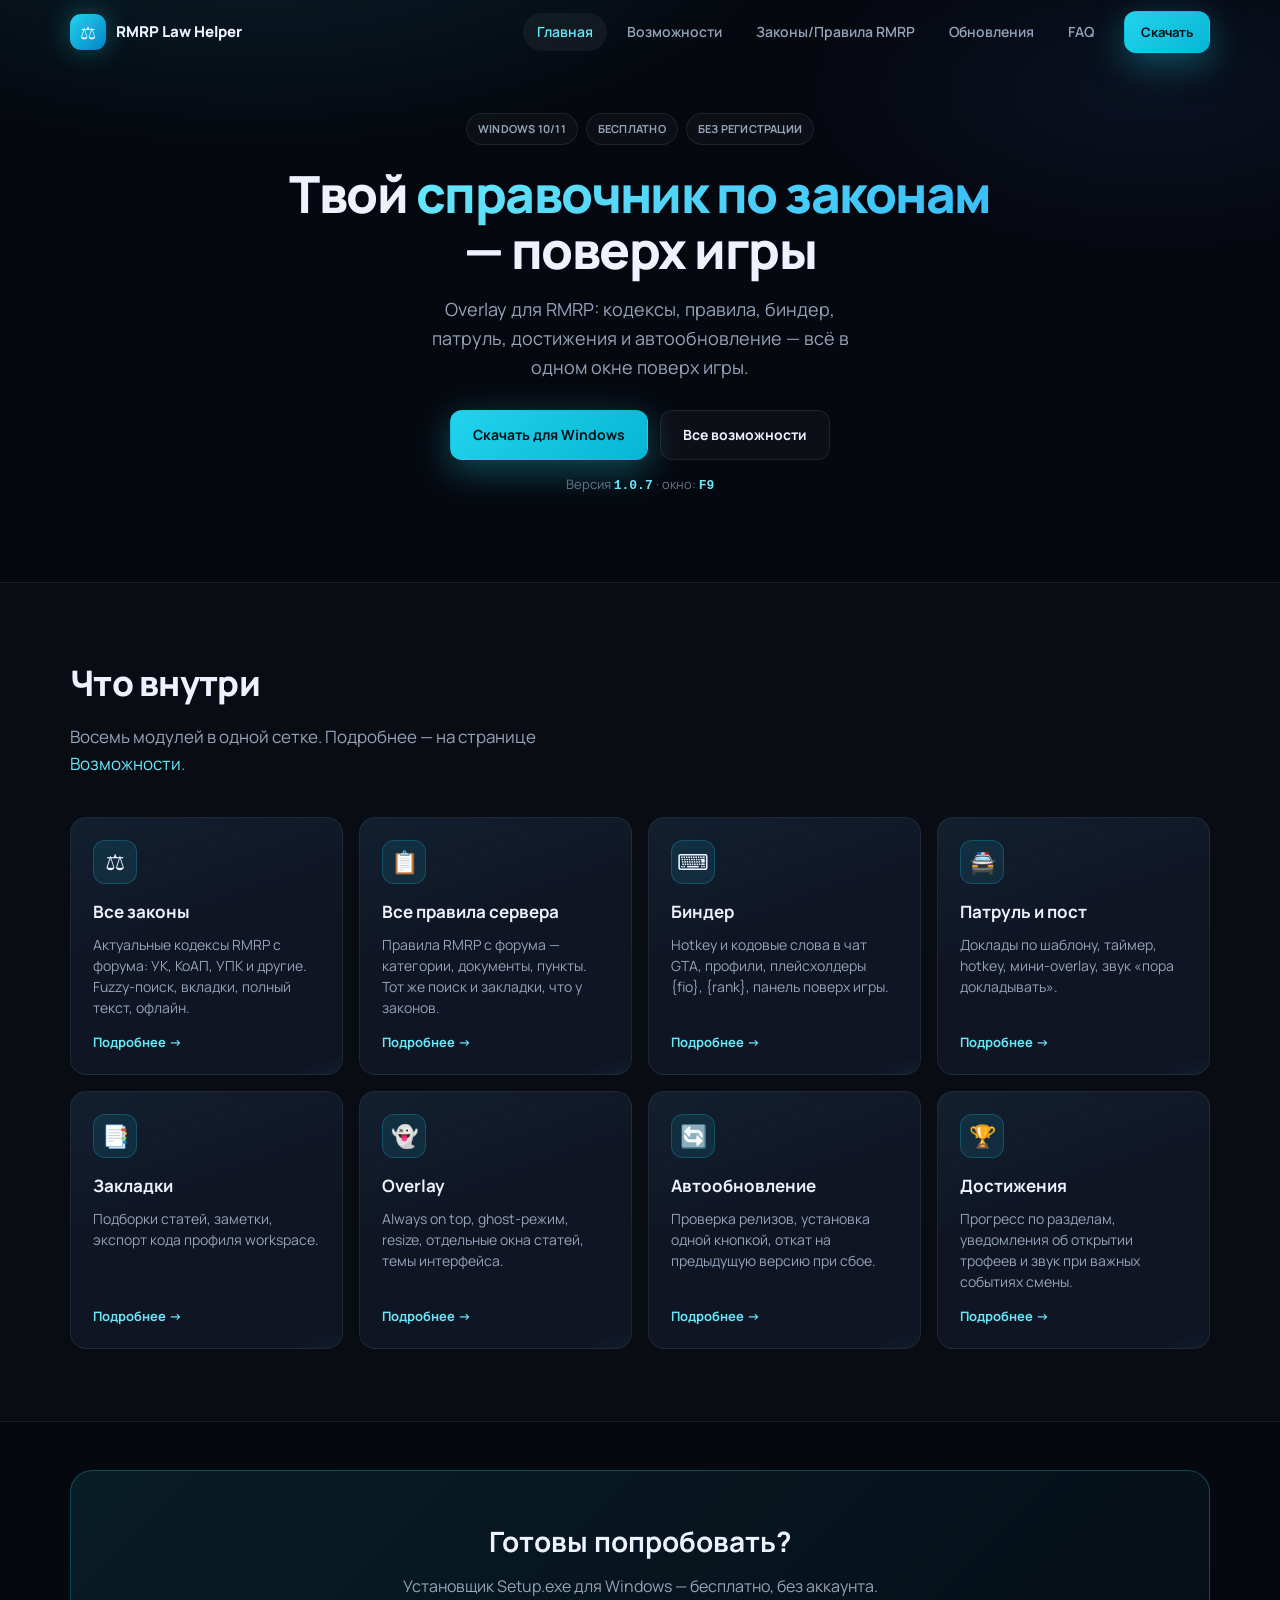
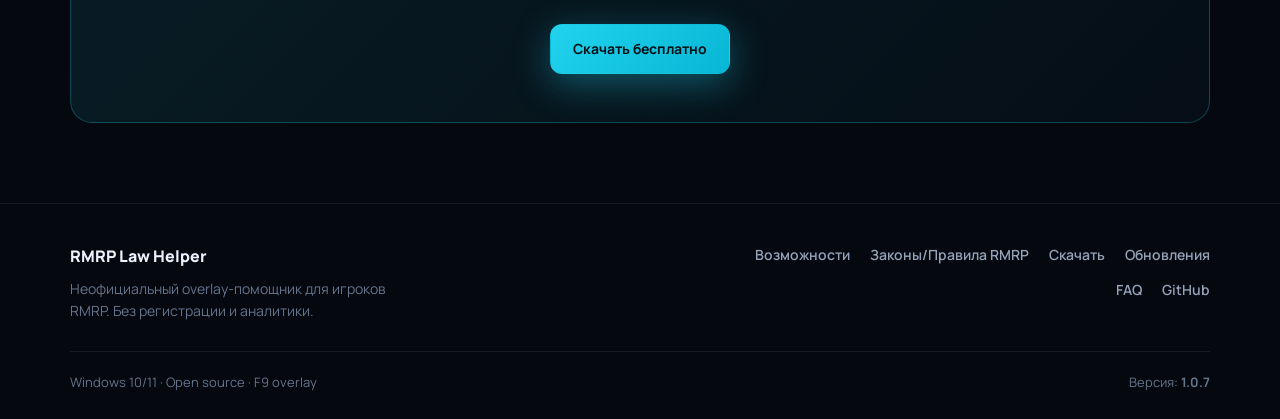
==== commit 41f20e3a: "Add files via upload" ====
--- a/index.html
+++ b/index.html
@@ -118,7 +118,7 @@
     </section>
   </main>
 
-  <script src="config.js?v=5"></script>
+  <script src="config.js?v=6"></script>
   <script src="js/layout.js"></script>
   <script src="js/main.js?v=4"></script>
   <script src="js/animations.js"></script>
--- a/css/style.css
+++ b/css/style.css
@@ -1435,11 +1435,19 @@
   font-size: 13px;
   padding: 8px 14px;
   border-radius: 8px;
-  cursor: default;
+  cursor: pointer;
+  transition: background 0.15s ease, color 0.15s ease;
+}
+.laws-mode-btn:hover:not(.is-active) {
+  background: rgba(34, 211, 238, 0.1);
+  color: var(--accent-soft);
 }
 .laws-mode-btn.is-active {
   background: var(--accent-dim);
   color: var(--accent-soft);
+}
+.laws-mode-btn.is-active:hover {
+  background: rgba(34, 211, 238, 0.22);
 }
 
 .laws-controls {
